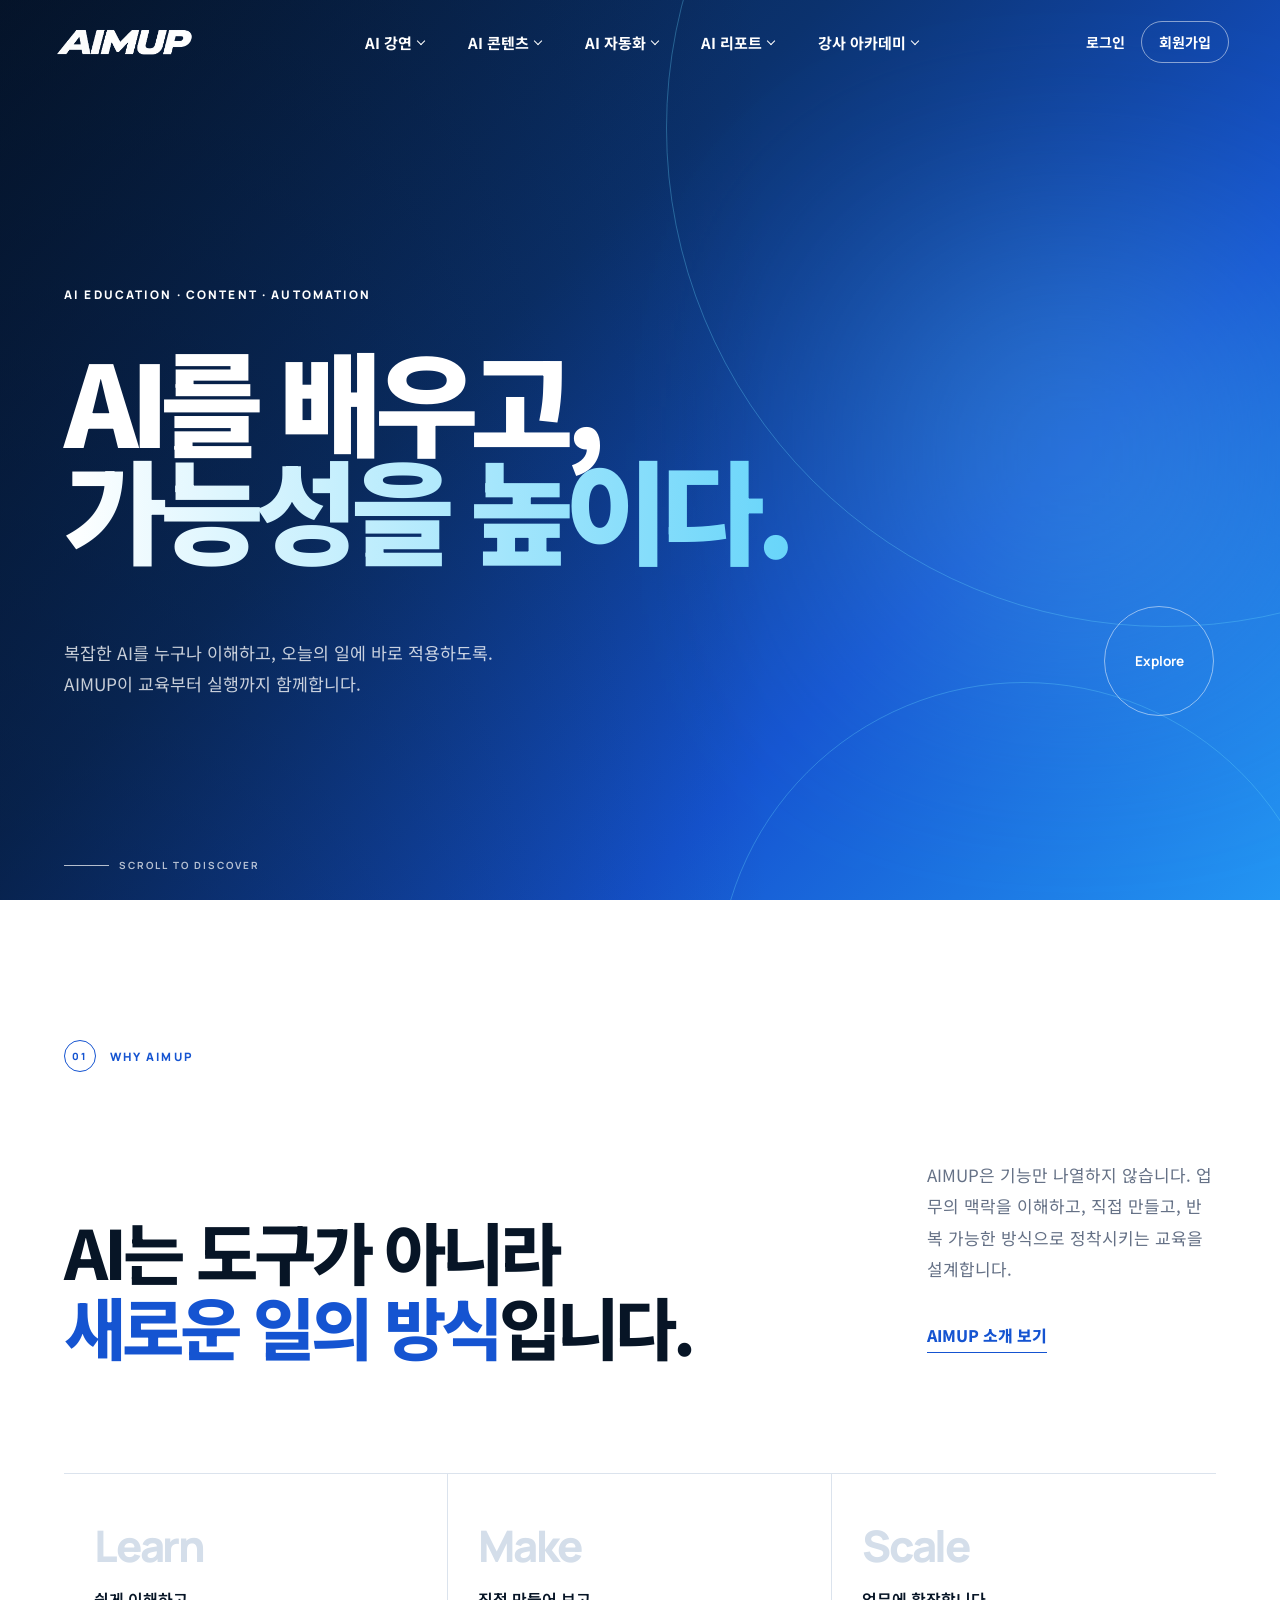
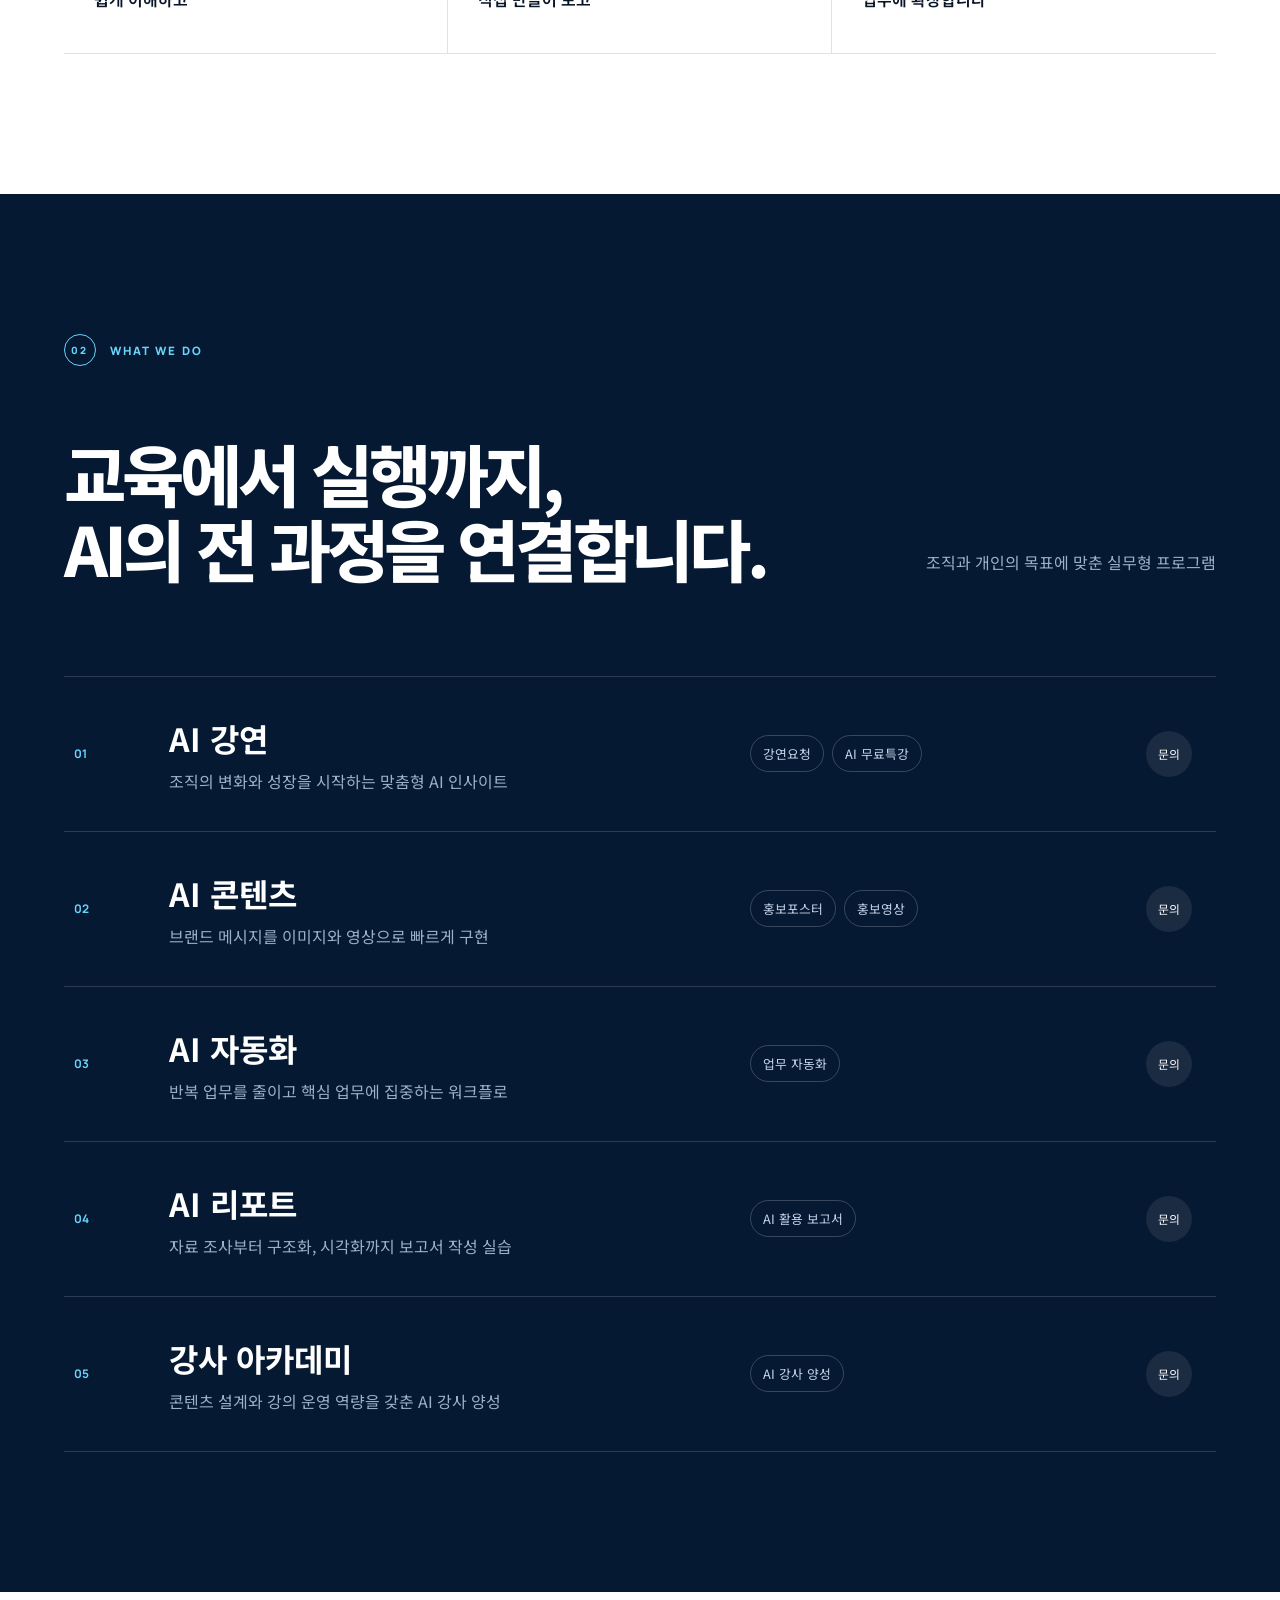
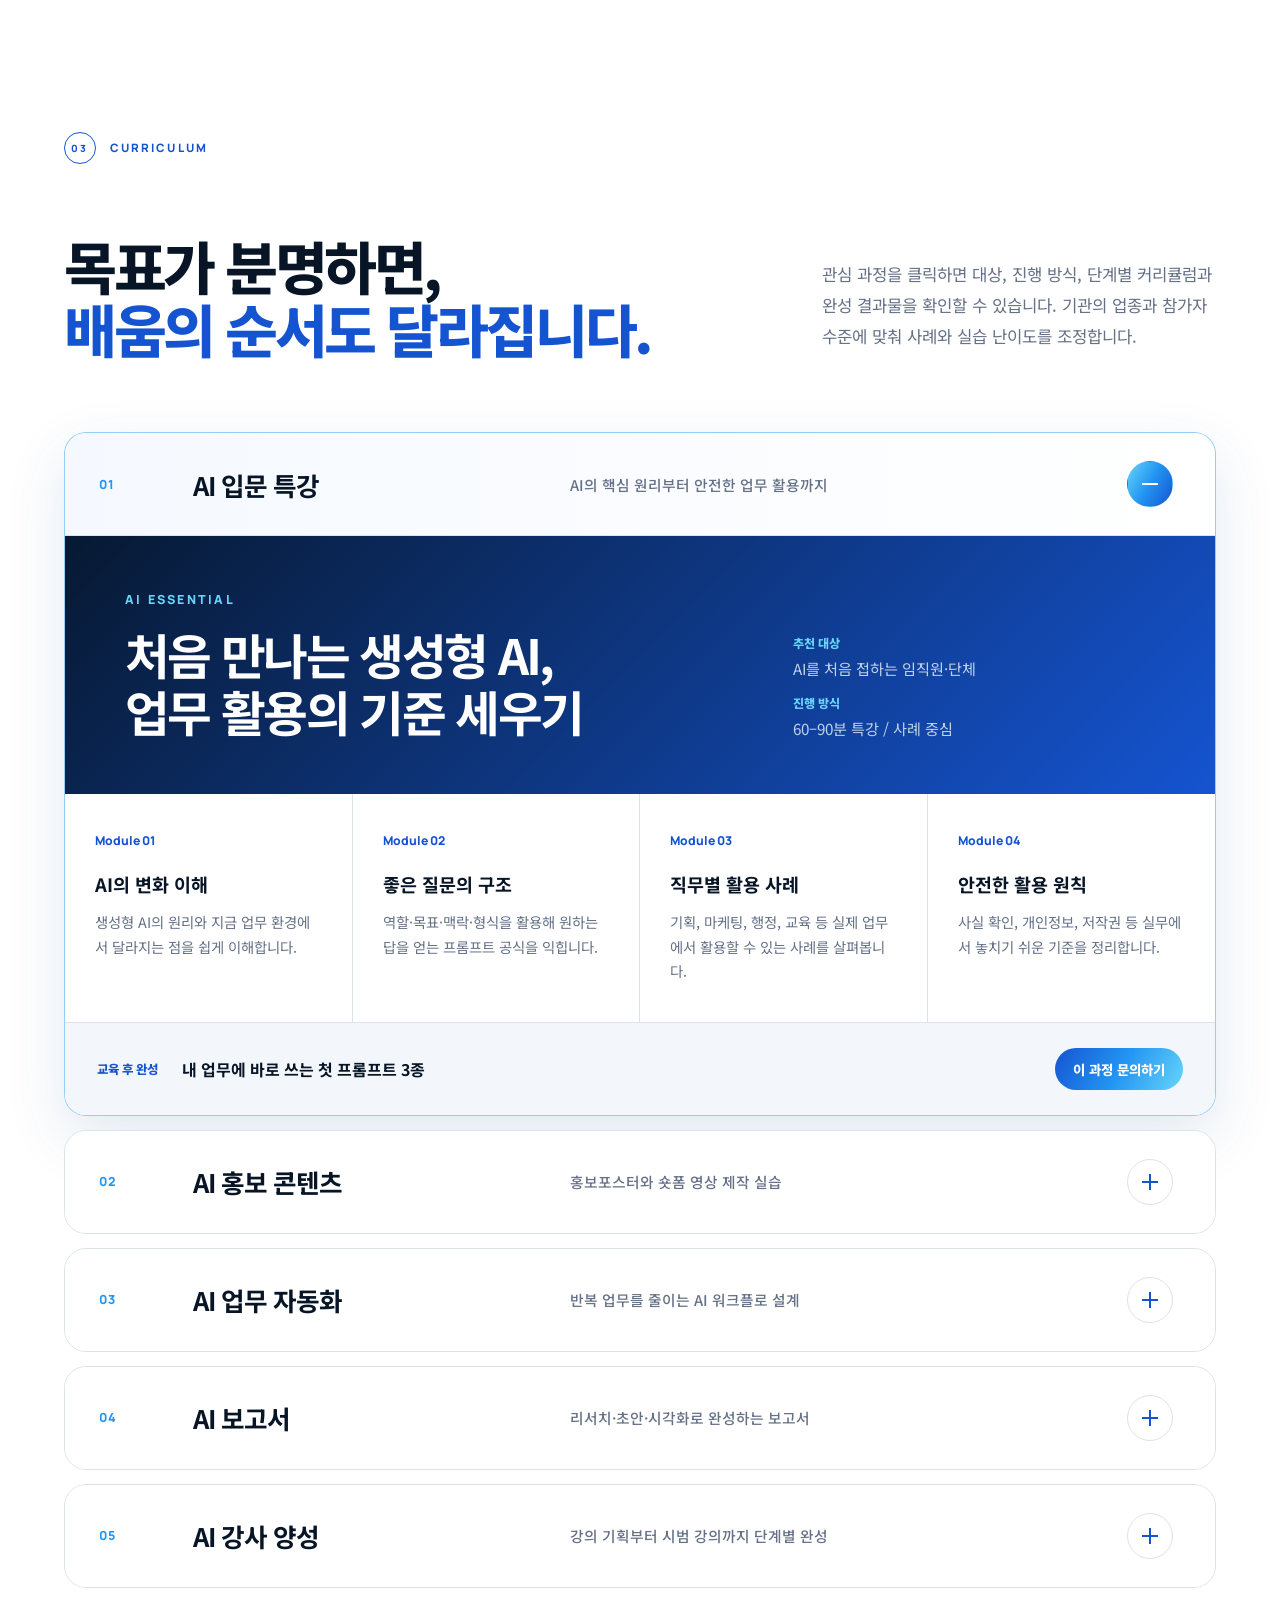
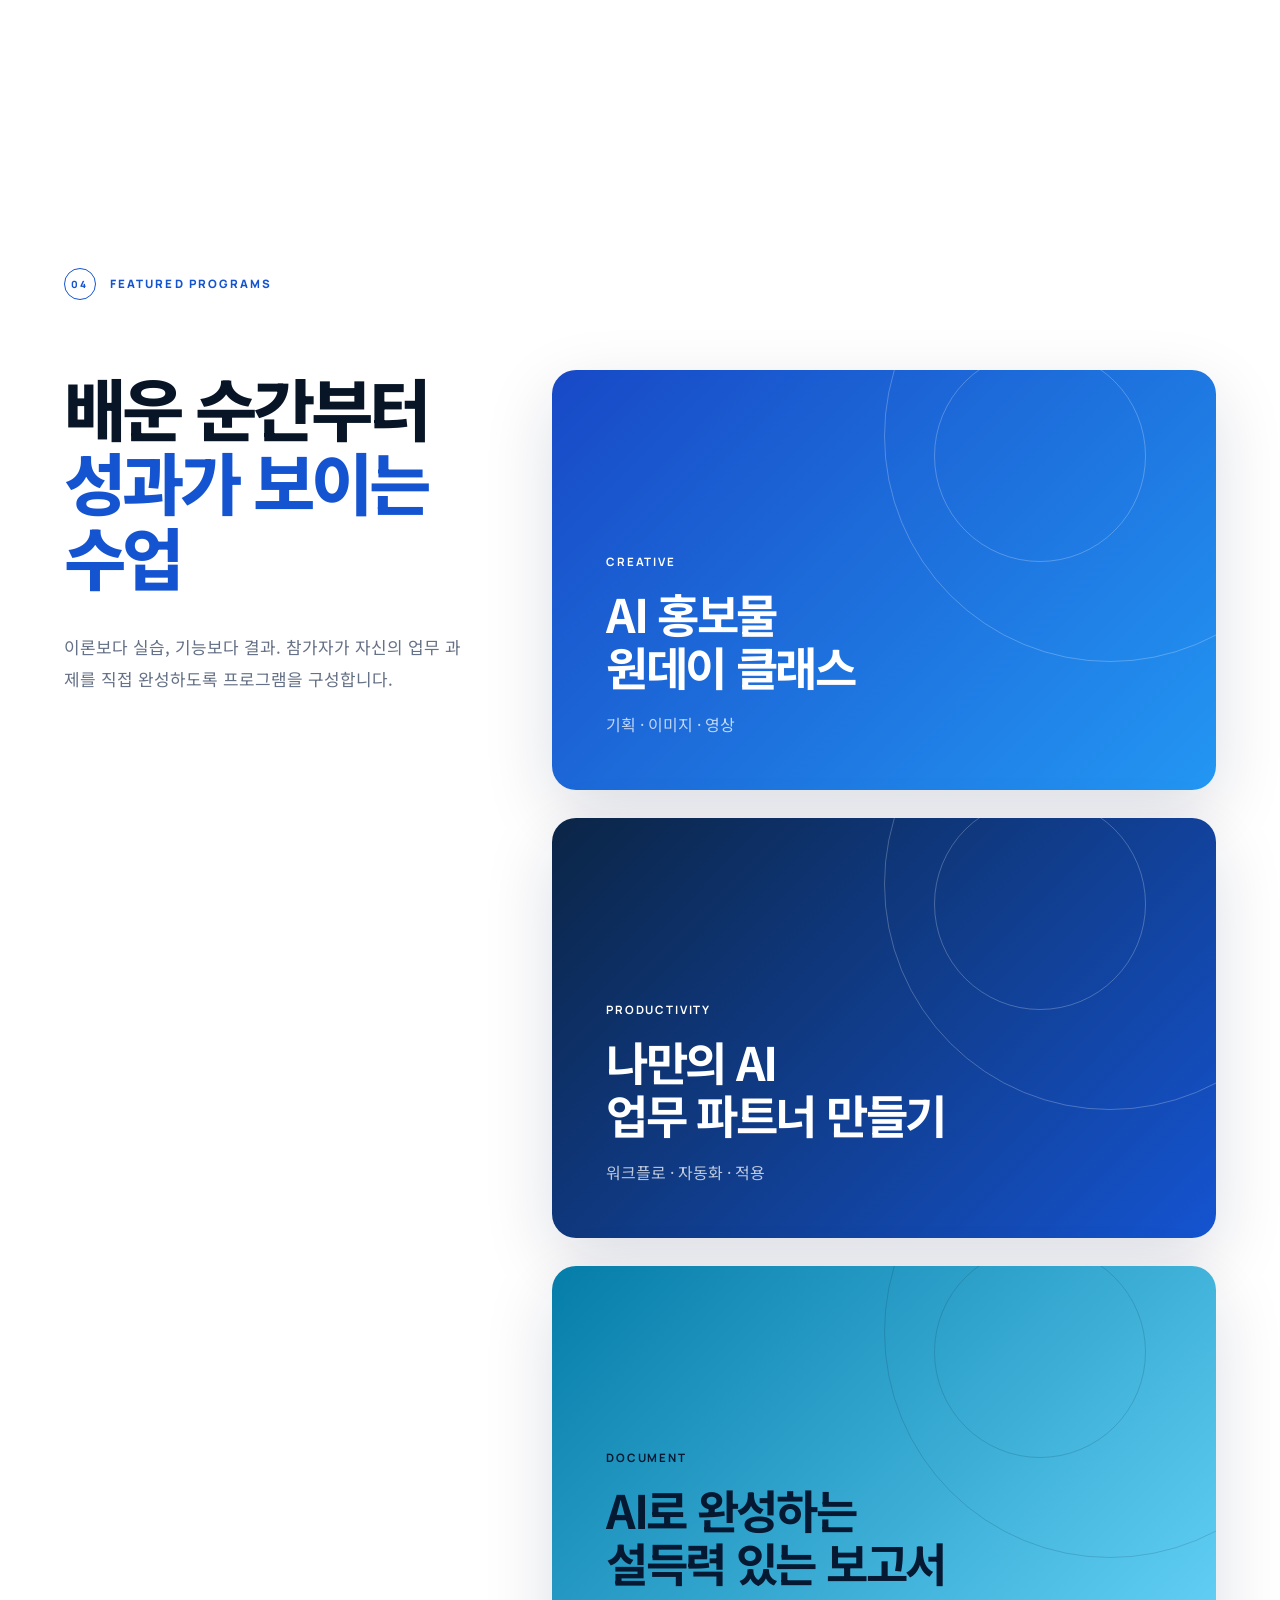
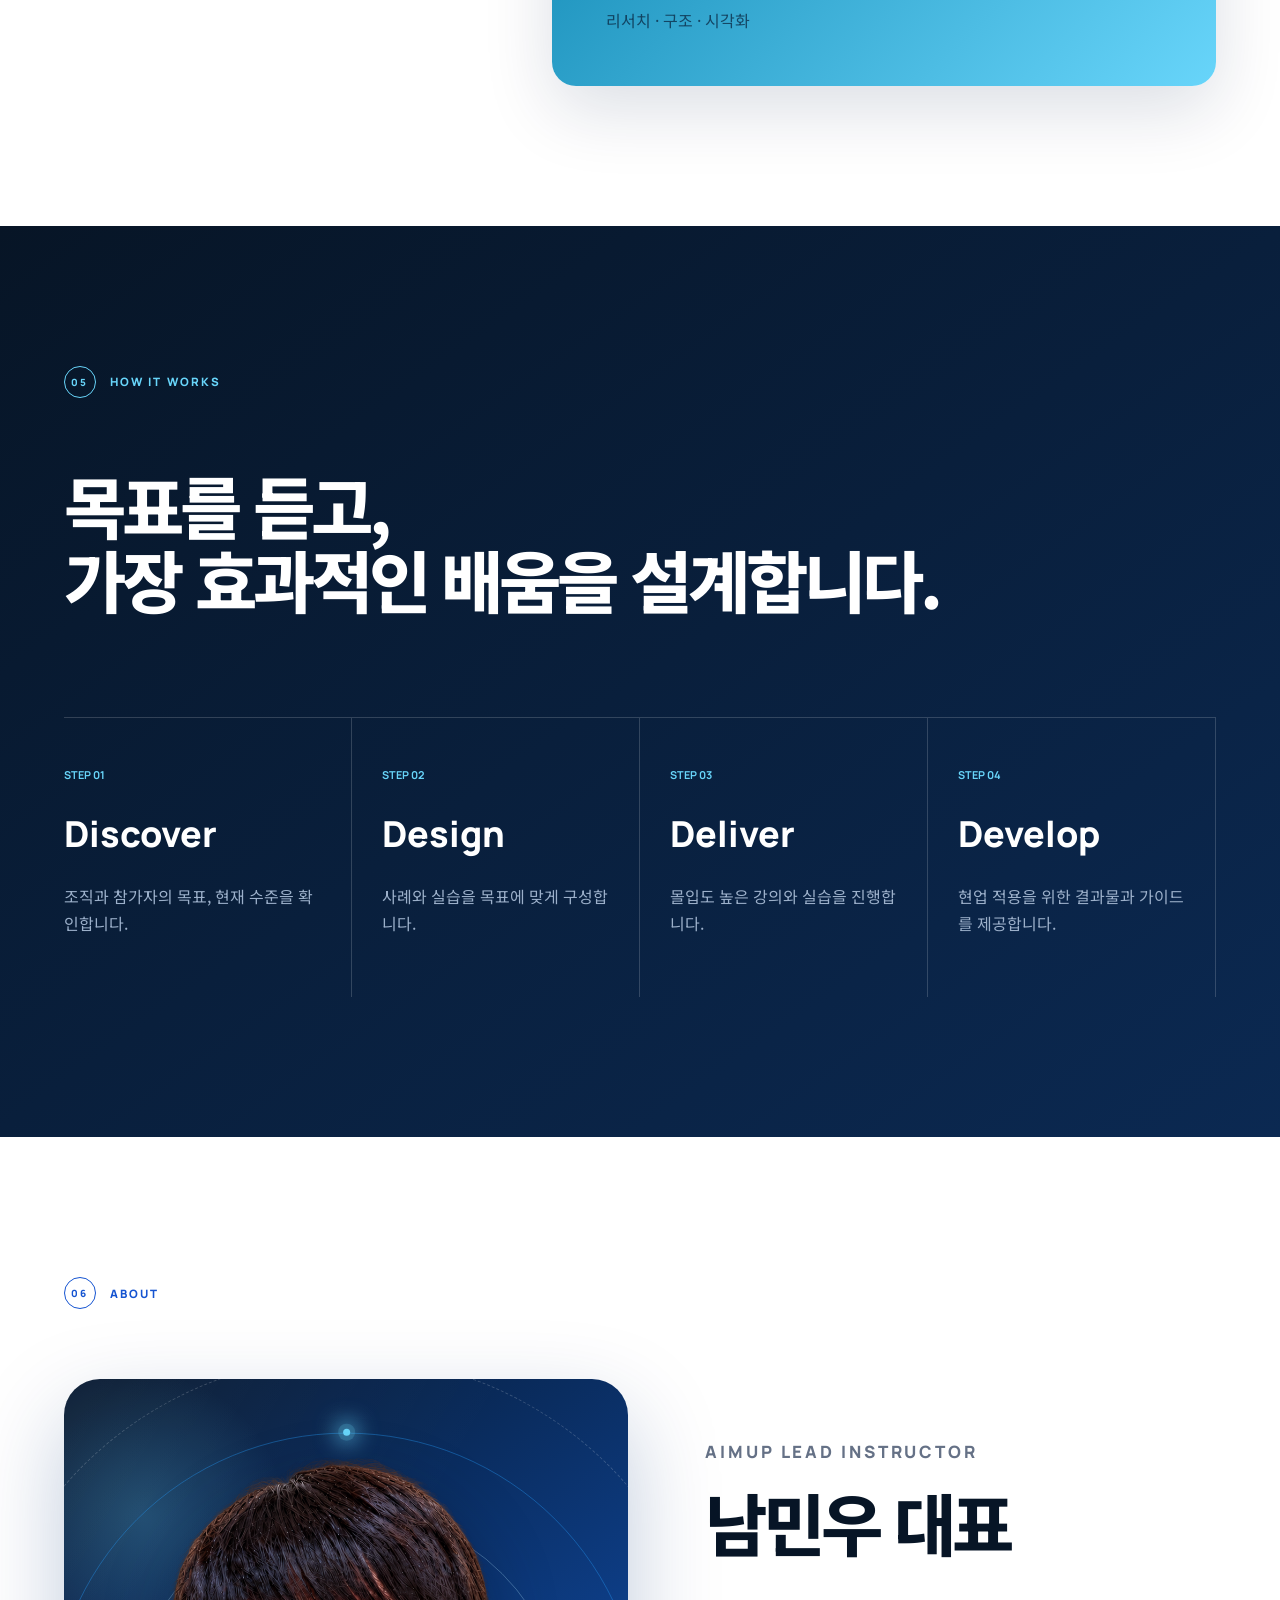
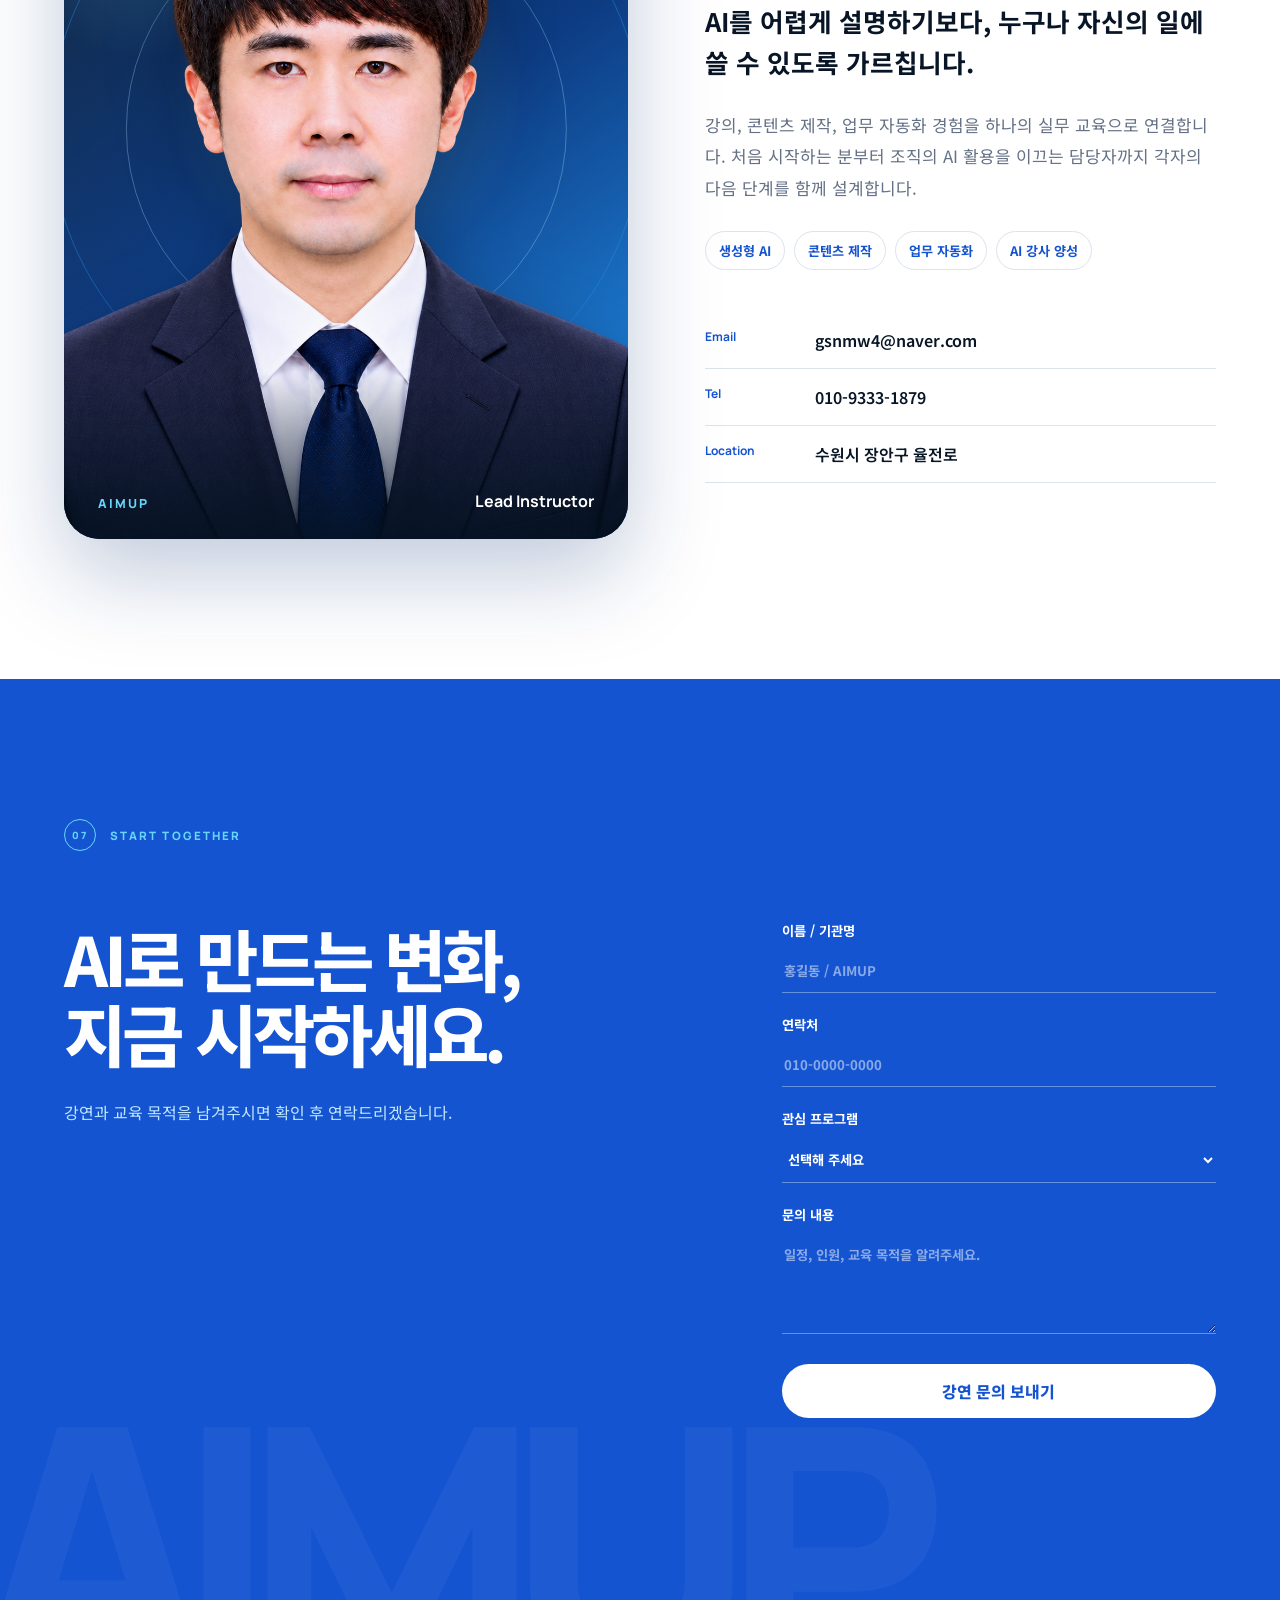
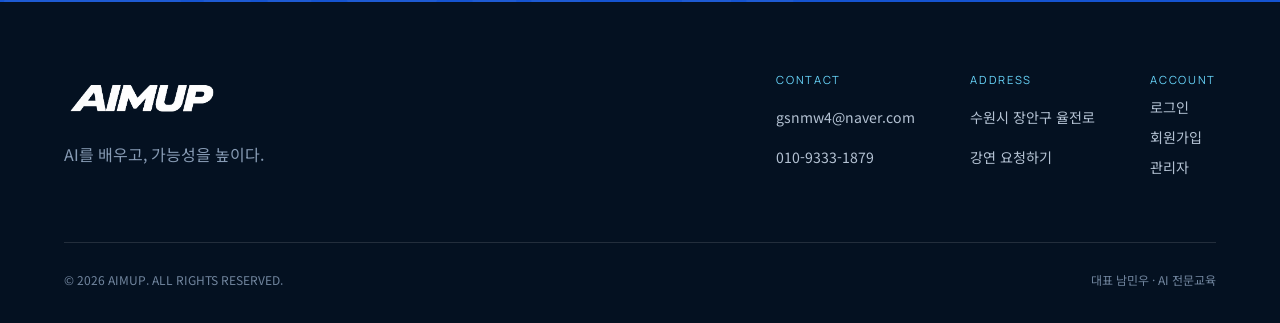
==== index.html @ 2d7ccd5f "Deploy AIMUP site to GitHub Pages root" ====
<!doctype html>
<html lang="ko">
<head>
  <meta charset="utf-8">
  <meta name="viewport" content="width=device-width, initial-scale=1">
  <meta name="description" content="AIMUP은 실무에 바로 쓰는 AI 교육과 콘텐츠 제작, 자동화를 제공하는 AI 전문 강의 브랜드입니다.">
  <meta name="theme-color" content="#1554D1">
  <title>AIMUP | AI를 배우고, 비즈니스를 높이다</title>
  <link rel="preconnect" href="https://fonts.googleapis.com">
  <link rel="preconnect" href="https://fonts.gstatic.com" crossorigin>
  <link href="https://fonts.googleapis.com/css2?family=Manrope:wght@500;600;700;800&family=Noto+Sans+KR:wght@400;500;600;700;800;900&display=swap" rel="stylesheet">
  <link rel="stylesheet" href="styles.css">
</head>
<body data-page="home">
  <div data-site-header></div>

  <main>
    <section class="hero" id="home" aria-labelledby="hero-title">
      <div class="hero-orbit orbit-one"></div>
      <div class="hero-orbit orbit-two"></div>
      <div class="hero-glow"></div>
      <div class="hero-inner">
        <p class="eyebrow reveal">AI EDUCATION · CONTENT · AUTOMATION</p>
        <h1 id="hero-title" class="hero-title reveal">
          AI를 배우고,<br><span>가능성을 높이다.</span>
        </h1>
        <div class="hero-bottom reveal">
          <p>복잡한 AI를 누구나 이해하고, 오늘의 일에 바로 적용하도록.<br>AIMUP이 교육부터 실행까지 함께합니다.</p>
          <a class="circle-link" href="#services" aria-label="서비스 살펴보기"><span>Explore</span></a>
        </div>
      </div>
      <div class="scroll-cue" aria-hidden="true"><span></span>SCROLL TO DISCOVER</div>
    </section>

    <section class="statement section-pad" aria-labelledby="statement-title">
      <div class="section-kicker reveal"><span>01</span> Why AIMUP</div>
      <div class="statement-grid">
        <h2 id="statement-title" class="display-title reveal">AI는 도구가 아니라<br><em>새로운 일의 방식</em>입니다.</h2>
        <div class="statement-copy reveal">
          <p>AIMUP은 기능만 나열하지 않습니다. 업무의 맥락을 이해하고, 직접 만들고, 반복 가능한 방식으로 정착시키는 교육을 설계합니다.</p>
          <a class="text-link" href="#about">AIMUP 소개 보기</a>
        </div>
      </div>
      <div class="impact-strip reveal" aria-label="AIMUP 교육 원칙">
        <div><strong>Learn</strong><span>쉽게 이해하고</span></div>
        <div><strong>Make</strong><span>직접 만들어 보고</span></div>
        <div><strong>Scale</strong><span>업무에 확장합니다</span></div>
      </div>
    </section>

    <section class="services section-pad" id="services" aria-labelledby="services-title">
      <div class="section-kicker light reveal"><span>02</span> What we do</div>
      <div class="services-head">
        <h2 id="services-title" class="display-title light reveal">교육에서 실행까지,<br>AI의 전 과정을 연결합니다.</h2>
        <p class="reveal">조직과 개인의 목표에 맞춘 실무형 프로그램</p>
      </div>
      <div class="service-list">
        <article class="service-row reveal">
          <span class="service-no">01</span>
          <div><h3>AI 강연</h3><p>조직의 변화와 성장을 시작하는 맞춤형 AI 인사이트</p></div>
          <div class="service-tags"><span>강연요청</span><span>AI 무료특강</span></div>
          <a href="#contact" aria-label="AI 강연 문의하기">문의</a>
        </article>
        <article class="service-row reveal">
          <span class="service-no">02</span>
          <div><h3>AI 콘텐츠</h3><p>브랜드 메시지를 이미지와 영상으로 빠르게 구현</p></div>
          <div class="service-tags"><span>홍보포스터</span><span>홍보영상</span></div>
          <a href="#contact" aria-label="AI 콘텐츠 문의하기">문의</a>
        </article>
        <article class="service-row reveal">
          <span class="service-no">03</span>
          <div><h3>AI 자동화</h3><p>반복 업무를 줄이고 핵심 업무에 집중하는 워크플로</p></div>
          <div class="service-tags"><span>업무 자동화</span></div>
          <a href="#contact" aria-label="AI 자동화 문의하기">문의</a>
        </article>
        <article class="service-row reveal">
          <span class="service-no">04</span>
          <div><h3>AI 리포트</h3><p>자료 조사부터 구조화, 시각화까지 보고서 작성 실습</p></div>
          <div class="service-tags"><span>AI 활용 보고서</span></div>
          <a href="#contact" aria-label="AI 리포트 문의하기">문의</a>
        </article>
        <article class="service-row reveal">
          <span class="service-no">05</span>
          <div><h3>강사 아카데미</h3><p>콘텐츠 설계와 강의 운영 역량을 갖춘 AI 강사 양성</p></div>
          <div class="service-tags"><span>AI 강사 양성</span></div>
          <a href="#contact" aria-label="AI 강사 아카데미 문의하기">문의</a>
        </article>
      </div>
    </section>

    <section class="curriculum section-pad" id="curriculum" aria-labelledby="curriculum-title">
      <div class="section-kicker reveal"><span>03</span> Curriculum</div>
      <div class="curriculum-head">
        <h2 id="curriculum-title" class="display-title reveal">목표가 분명하면,<br><em>배움의 순서도 달라집니다.</em></h2>
        <p class="reveal">관심 과정을 클릭하면 대상, 진행 방식, 단계별 커리큘럼과 완성 결과물을 확인할 수 있습니다. 기관의 업종과 참가자 수준에 맞춰 사례와 실습 난이도를 조정합니다.</p>
      </div>

      <div class="course-tabs reveal" role="tablist" aria-label="강의 과정 선택">
        <button class="course-tab active" type="button" role="tab" aria-selected="true" aria-controls="course-intro" id="tab-intro" data-course-tab="intro">AI 입문 특강</button>
        <button class="course-tab" type="button" role="tab" aria-selected="false" aria-controls="course-content" id="tab-content" data-course-tab="content">AI 홍보 콘텐츠</button>
        <button class="course-tab" type="button" role="tab" aria-selected="false" aria-controls="course-automation" id="tab-automation" data-course-tab="automation">AI 업무 자동화</button>
        <button class="course-tab" type="button" role="tab" aria-selected="false" aria-controls="course-report" id="tab-report" data-course-tab="report">AI 보고서</button>
        <button class="course-tab" type="button" role="tab" aria-selected="false" aria-controls="course-instructor" id="tab-instructor" data-course-tab="instructor">AI 강사 양성</button>
      </div>

      <div class="course-panels reveal">
        <article class="course-panel active" role="tabpanel" id="course-intro" aria-labelledby="tab-intro" data-course-panel="intro">
          <header class="course-summary">
            <div><p class="course-code">AI ESSENTIAL</p><h3>처음 만나는 생성형 AI,<br>업무 활용의 기준 세우기</h3></div>
            <div class="course-meta"><p><span>추천 대상</span>AI를 처음 접하는 임직원·단체</p><p><span>진행 방식</span>60–90분 특강 / 사례 중심</p></div>
          </header>
          <div class="course-modules">
            <div><b>Module 01</b><strong>AI의 변화 이해</strong><p>생성형 AI의 원리와 지금 업무 환경에서 달라지는 점을 쉽게 이해합니다.</p></div>
            <div><b>Module 02</b><strong>좋은 질문의 구조</strong><p>역할·목표·맥락·형식을 활용해 원하는 답을 얻는 프롬프트 공식을 익힙니다.</p></div>
            <div><b>Module 03</b><strong>직무별 활용 사례</strong><p>기획, 마케팅, 행정, 교육 등 실제 업무에서 활용할 수 있는 사례를 살펴봅니다.</p></div>
            <div><b>Module 04</b><strong>안전한 활용 원칙</strong><p>사실 확인, 개인정보, 저작권 등 실무에서 놓치기 쉬운 기준을 정리합니다.</p></div>
          </div>
          <footer class="course-result"><span>교육 후 완성</span><strong>내 업무에 바로 쓰는 첫 프롬프트 3종</strong><a href="#contact" data-program="AI 무료특강">이 과정 문의하기</a></footer>
        </article>

        <article class="course-panel" role="tabpanel" id="course-content" aria-labelledby="tab-content" data-course-panel="content" hidden>
          <header class="course-summary">
            <div><p class="course-code">AI CREATIVE</p><h3>아이디어부터 완성까지,<br>AI 홍보 콘텐츠 제작</h3></div>
            <div class="course-meta"><p><span>추천 대상</span>홍보·마케팅·소상공인·교육 담당자</p><p><span>진행 방식</span>3–4시간 워크숍 / 실습 중심</p></div>
          </header>
          <div class="course-modules">
            <div><b>Module 01</b><strong>메시지 기획</strong><p>대상과 목적을 정의하고 한 문장 핵심 메시지와 콘텐츠 콘셉트를 만듭니다.</p></div>
            <div><b>Module 02</b><strong>이미지 생성</strong><p>구도·스타일·색감 프롬프트를 설계해 브랜드에 맞는 이미지를 제작합니다.</p></div>
            <div><b>Module 03</b><strong>홍보포스터 완성</strong><p>카피, 정보 위계, 레이아웃을 다듬어 실제 게시 가능한 포스터를 완성합니다.</p></div>
            <div><b>Module 04</b><strong>숏폼 영상 확장</strong><p>스토리보드, 장면 생성, 자막과 음악을 연결해 짧은 홍보영상으로 확장합니다.</p></div>
          </div>
          <footer class="course-result"><span>교육 후 완성</span><strong>홍보포스터 1종 + 숏폼 영상 기획안</strong><a href="#contact" data-program="AI 홍보포스터">이 과정 문의하기</a></footer>
        </article>

        <article class="course-panel" role="tabpanel" id="course-automation" aria-labelledby="tab-automation" data-course-panel="automation" hidden>
          <header class="course-summary">
            <div><p class="course-code">AI AUTOMATION</p><h3>반복은 줄이고 성과는 높이는<br>나만의 AI 업무 시스템</h3></div>
            <div class="course-meta"><p><span>추천 대상</span>반복 업무가 많은 실무자·관리자</p><p><span>진행 방식</span>4–6시간 워크숍 / 업무 적용형</p></div>
          </header>
          <div class="course-modules">
            <div><b>Module 01</b><strong>업무 흐름 진단</strong><p>자주 반복되는 업무를 분해하고 AI가 맡을 수 있는 구간을 찾아냅니다.</p></div>
            <div><b>Module 02</b><strong>업무 템플릿 설계</strong><p>메일, 회의록, 자료 요약 등 반복 작업을 위한 재사용 프롬프트를 만듭니다.</p></div>
            <div><b>Module 03</b><strong>워크플로 연결</strong><p>입력·처리·검토·출력 단계로 자동화 흐름을 설계하고 테스트합니다.</p></div>
            <div><b>Module 04</b><strong>운영과 개선</strong><p>오류를 줄이는 검수 기준과 팀에서 함께 활용하는 운영 방식을 정리합니다.</p></div>
          </div>
          <footer class="course-result"><span>교육 후 완성</span><strong>내 업무 자동화 설계도 + 재사용 템플릿</strong><a href="#contact" data-program="AI 자동화">이 과정 문의하기</a></footer>
        </article>

        <article class="course-panel" role="tabpanel" id="course-report" aria-labelledby="tab-report" data-course-panel="report" hidden>
          <header class="course-summary">
            <div><p class="course-code">AI DOCUMENT</p><h3>자료 조사부터 시각화까지,<br>설득력 있는 보고서 작성</h3></div>
            <div class="course-meta"><p><span>추천 대상</span>기획·행정·연구·사업 담당자</p><p><span>진행 방식</span>3–4시간 워크숍 / 결과물 중심</p></div>
          </header>
          <div class="course-modules">
            <div><b>Module 01</b><strong>보고 목적 구조화</strong><p>독자, 의사결정, 핵심 질문을 정리하고 보고서의 논리 구조를 세웁니다.</p></div>
            <div><b>Module 02</b><strong>AI 리서치와 검증</strong><p>자료를 효율적으로 탐색·요약하고 출처와 사실을 교차 확인합니다.</p></div>
            <div><b>Module 03</b><strong>초안 작성과 편집</strong><p>목차와 문단을 생성한 뒤 조직의 언어와 목적에 맞게 편집합니다.</p></div>
            <div><b>Module 04</b><strong>표와 시각 자료</strong><p>핵심 수치를 표와 차트로 정리하고 읽기 쉬운 보고 화면을 구성합니다.</p></div>
          </div>
          <footer class="course-result"><span>교육 후 완성</span><strong>보고서 목차 + 핵심 페이지 시안</strong><a href="#contact" data-program="AI 활용 보고서">이 과정 문의하기</a></footer>
        </article>

        <article class="course-panel" role="tabpanel" id="course-instructor" aria-labelledby="tab-instructor" data-course-panel="instructor" hidden>
          <header class="course-summary">
            <div><p class="course-code">AI INSTRUCTOR</p><h3>지식을 과정으로 바꾸는<br>AI 전문 강사 양성</h3></div>
            <div class="course-meta"><p><span>추천 대상</span>예비 강사·사내 강사·교육 담당자</p><p><span>진행 방식</span>다회차 과정 / 발표·피드백 중심</p></div>
          </header>
          <div class="course-modules">
            <div><b>Module 01</b><strong>강의 주제와 학습자</strong><p>전문 분야와 대상의 문제를 연결해 명확한 강의 주제와 목표를 설정합니다.</p></div>
            <div><b>Module 02</b><strong>커리큘럼 설계</strong><p>설명, 사례, 실습, 피드백이 자연스럽게 이어지는 강의 흐름을 만듭니다.</p></div>
            <div><b>Module 03</b><strong>강의 자료 제작</strong><p>AI를 활용해 교안, 실습지, 프롬프트 예시와 시각 자료를 완성합니다.</p></div>
            <div><b>Module 04</b><strong>마이크로 티칭</strong><p>짧은 시범 강의와 피드백을 통해 전달력과 현장 대응력을 높입니다.</p></div>
          </div>
          <footer class="course-result"><span>교육 후 완성</span><strong>나만의 AI 강의안 + 시범 강의</strong><a href="#contact" data-program="AI 강사 양성">이 과정 문의하기</a></footer>
        </article>
      </div>
    </section>

    <section class="showcase section-pad" aria-labelledby="showcase-title">
      <div class="section-kicker reveal"><span>04</span> Featured programs</div>
      <div class="showcase-grid">
        <div class="showcase-copy">
          <h2 id="showcase-title" class="display-title reveal">배운 순간부터<br><em>성과가 보이는 수업</em></h2>
          <p class="reveal">이론보다 실습, 기능보다 결과. 참가자가 자신의 업무 과제를 직접 완성하도록 프로그램을 구성합니다.</p>
        </div>
        <div class="program-stack">
          <article class="program-card poster-card reveal">
            <span>CREATIVE</span><h3>AI 홍보물<br>원데이 클래스</h3><p>기획 · 이미지 · 영상</p>
          </article>
          <article class="program-card automation-card reveal">
            <span>PRODUCTIVITY</span><h3>나만의 AI<br>업무 파트너 만들기</h3><p>워크플로 · 자동화 · 적용</p>
          </article>
          <article class="program-card report-card reveal">
            <span>DOCUMENT</span><h3>AI로 완성하는<br>설득력 있는 보고서</h3><p>리서치 · 구조 · 시각화</p>
          </article>
        </div>
      </div>
    </section>

    <section class="process section-pad" aria-labelledby="process-title">
      <div class="section-kicker light reveal"><span>05</span> How it works</div>
      <h2 id="process-title" class="display-title light reveal">목표를 듣고,<br>가장 효과적인 배움을 설계합니다.</h2>
      <ol class="process-list">
        <li class="reveal"><span>STEP 01</span><strong>Discover</strong><p>조직과 참가자의 목표, 현재 수준을 확인합니다.</p></li>
        <li class="reveal"><span>STEP 02</span><strong>Design</strong><p>사례와 실습을 목표에 맞게 구성합니다.</p></li>
        <li class="reveal"><span>STEP 03</span><strong>Deliver</strong><p>몰입도 높은 강의와 실습을 진행합니다.</p></li>
        <li class="reveal"><span>STEP 04</span><strong>Develop</strong><p>현업 적용을 위한 결과물과 가이드를 제공합니다.</p></li>
      </ol>
    </section>

    <section class="about section-pad" id="about" aria-labelledby="about-title">
      <div class="section-kicker reveal"><span>06</span> About</div>
      <div class="about-grid">
        <figure class="profile-stage reveal">
          <div class="profile-orbits" aria-hidden="true">
            <span class="profile-orbit profile-orbit-a"><i></i></span>
            <span class="profile-orbit profile-orbit-b"><i></i></span>
            <span class="profile-orbit profile-orbit-c"><i></i></span>
            <span class="profile-flow"></span>
          </div>
          <img src="profile-nam-minwoo-cutout.png" alt="AIMUP 남민우 대표 프로필 사진">
          <figcaption><span>AIMUP</span><strong>Lead Instructor</strong></figcaption>
        </figure>
        <div class="about-copy reveal">
          <p class="about-label">AIMUP LEAD INSTRUCTOR</p>
          <h2 id="about-title" class="display-title">남민우 대표</h2>
          <p class="about-lead">AI를 어렵게 설명하기보다, 누구나 자신의 일에 쓸 수 있도록 가르칩니다.</p>
          <p>강의, 콘텐츠 제작, 업무 자동화 경험을 하나의 실무 교육으로 연결합니다. 처음 시작하는 분부터 조직의 AI 활용을 이끄는 담당자까지 각자의 다음 단계를 함께 설계합니다.</p>
          <div class="expertise-tags" aria-label="주요 강의 분야"><span>생성형 AI</span><span>콘텐츠 제작</span><span>업무 자동화</span><span>AI 강사 양성</span></div>
          <dl class="contact-list">
            <div><dt>Email</dt><dd><a href="mailto:gsnmw4@naver.com">gsnmw4@naver.com</a></dd></div>
            <div><dt>Tel</dt><dd><a href="tel:+821093331879">010-9333-1879</a></dd></div>
            <div><dt>Location</dt><dd>수원시 장안구 율전로</dd></div>
          </dl>
        </div>
      </div>
    </section>

    <section class="contact-section" id="contact" aria-labelledby="contact-title">
      <div class="contact-bg-text" aria-hidden="true">AIMUP</div>
      <div class="contact-inner section-pad">
        <div class="section-kicker light reveal"><span>07</span> Start together</div>
        <div class="contact-grid">
          <div>
            <h2 id="contact-title" class="display-title light reveal">AI로 만드는 변화,<br>지금 시작하세요.</h2>
            <p class="reveal">강연과 교육 목적을 남겨주시면 확인 후 연락드리겠습니다.</p>
          </div>
          <form class="inquiry-form reveal" data-inquiry-form>
            <label>이름 / 기관명<input name="name" required placeholder="홍길동 / AIMUP"></label>
            <label>연락처<input name="contact" required placeholder="010-0000-0000"></label>
            <label>관심 프로그램
              <select name="program" required>
                <option value="">선택해 주세요</option><option>강연요청</option><option>AI 홍보포스터</option><option>AI 홍보영상</option><option>AI 자동화</option><option>AI 무료특강</option><option>AI 활용 보고서</option><option>AI 강사 양성</option>
              </select>
            </label>
            <label>문의 내용<textarea name="message" rows="4" placeholder="일정, 인원, 교육 목적을 알려주세요."></textarea></label>
            <button class="button button-light" type="submit">강연 문의 보내기</button>
            <p class="form-status" role="status"></p>
          </form>
        </div>
      </div>
    </section>
  </main>

  <div data-site-footer></div>
  <script src="firebase-config.js"></script>
  <script type="module" src="app.js"></script>
</body>
</html>
---- styles.css ----
:root{--cobalt:#1554D1;--azure:#2396F3;--cyan:#68D5FA;--navy:#061932;--ink:#071526;--muted:#657186;--line:#dbe3ed;--soft:#f3f7fb;--white:#fff;--grad:linear-gradient(120deg,var(--cobalt),var(--azure) 52%,var(--cyan));--shadow:0 24px 70px rgba(4,31,74,.14);--radius:24px}
*{box-sizing:border-box}html{scroll-behavior:smooth}body{margin:0;color:var(--ink);font-family:"Noto Sans KR",sans-serif;background:#fff}body.menu-open{overflow:hidden}a{color:inherit;text-decoration:none}img{max-width:100%;display:block}button,input,textarea,select{font:inherit}button{cursor:pointer}::selection{background:var(--azure);color:#fff}
.site-header{position:fixed;z-index:50;left:0;right:0;top:0;height:84px;display:flex;align-items:center;padding:0 4vw;color:#fff;transition:.35s}.site-header.scrolled,.site-header.inner-header{height:70px;background:rgba(255,255,255,.94);color:var(--ink);box-shadow:0 8px 30px rgba(10,35,68,.08);backdrop-filter:blur(16px)}.site-header .logo{width:146px;position:relative;z-index:2}.site-header .logo img{filter:brightness(0) invert(1);transition:.3s}.site-header.scrolled .logo img,.site-header.inner-header .logo img{filter:none}.main-nav{display:flex;gap:2.15vw;margin:auto}.nav-item{position:relative}.nav-link{display:flex;align-items:center;gap:6px;border:0;background:none;color:inherit;font-size:.94rem;font-weight:700;padding:28px 8px}.nav-link::after{content:"";width:5px;height:5px;border-right:1.5px solid;border-bottom:1.5px solid;transform:rotate(45deg);margin-top:-3px}.dropdown{position:absolute;top:72px;left:50%;transform:translate(-50%,10px);min-width:180px;padding:12px;background:#fff;color:var(--ink);border-radius:16px;box-shadow:var(--shadow);opacity:0;visibility:hidden;transition:.25s}.dropdown a{display:block;padding:11px 13px;border-radius:10px;font-size:.9rem;font-weight:600;white-space:nowrap}.dropdown a:hover{background:var(--soft);color:var(--cobalt)}.nav-item:hover .dropdown,.nav-item:focus-within .dropdown{opacity:1;visibility:visible;transform:translate(-50%,0)}.header-actions{display:flex;gap:16px;align-items:center}.header-actions a{font-size:.88rem;font-weight:700}.header-actions .join-link{border:1px solid rgba(255,255,255,.5);border-radius:999px;padding:10px 17px}.site-header.scrolled .join-link,.site-header.inner-header .join-link{border-color:var(--line)}.menu-toggle{display:none;width:42px;height:42px;border:0;background:transparent;position:relative}.menu-toggle span,.menu-toggle::before,.menu-toggle::after{content:"";position:absolute;width:24px;height:2px;left:9px;background:currentColor;transition:.3s}.menu-toggle::before{top:13px}.menu-toggle span{top:20px}.menu-toggle::after{top:27px}
.hero{height:100svh;min-height:720px;position:relative;overflow:hidden;color:#fff;background:linear-gradient(135deg,#061932 0%,#0b326e 38%,#1554d1 70%,#2396f3 100%)}.hero::after{content:"";position:absolute;inset:0;background:linear-gradient(90deg,rgba(3,13,31,.45),transparent 60%)}.hero-inner{position:relative;z-index:3;height:100%;max-width:1540px;margin:auto;padding:18vh 5vw 8vh;display:flex;flex-direction:column;justify-content:center}.eyebrow,.overline{font-family:Manrope,sans-serif;letter-spacing:.18em;font-size:.74rem;font-weight:800}.hero-title{font-family:"Noto Sans KR",sans-serif;font-size:clamp(3.6rem,8.8vw,9.4rem);line-height:.96;letter-spacing:-.075em;margin:30px 0 5vh;font-weight:900}.hero-title span{background:linear-gradient(90deg,#fff,var(--cyan));-webkit-background-clip:text;color:transparent}.hero-bottom{display:flex;justify-content:space-between;align-items:flex-end;max-width:1150px}.hero-bottom p{font-size:clamp(1rem,1.35vw,1.3rem);line-height:1.8;color:rgba(255,255,255,.78)}.circle-link{width:110px;height:110px;border:1px solid rgba(255,255,255,.5);border-radius:50%;display:grid;place-items:center;transition:.3s}.circle-link:hover{background:#fff;color:var(--cobalt);transform:scale(1.05)}.circle-link span{font:700 .85rem Manrope}.hero-orbit{position:absolute;border:1px solid rgba(104,213,250,.32);border-radius:50%;z-index:2}.orbit-one{width:78vw;height:78vw;right:-30vw;top:-29vw}.orbit-two{width:48vw;height:48vw;right:-4vw;bottom:-31vw}.hero-glow{position:absolute;width:32vw;height:32vw;background:var(--cyan);filter:blur(130px);opacity:.28;right:0;top:28%}.scroll-cue{position:absolute;z-index:4;left:5vw;bottom:28px;font:700 .62rem Manrope;letter-spacing:.2em;display:flex;align-items:center;gap:10px;opacity:.7}.scroll-cue span{height:1px;width:45px;background:#fff}
.section-pad{padding:140px max(5vw,24px)}.section-kicker{display:flex;align-items:center;gap:14px;font:800 .72rem Manrope;letter-spacing:.18em;text-transform:uppercase;color:var(--cobalt);margin-bottom:70px}.section-kicker span{display:grid;place-items:center;width:32px;height:32px;border:1px solid currentColor;border-radius:50%;font-size:.62rem}.section-kicker.light{color:var(--cyan)}.statement{max-width:1600px;margin:auto}.statement-grid{display:grid;grid-template-columns:1.45fr .55fr;gap:8vw;align-items:end}.display-title{font-size:clamp(2.6rem,5.3vw,6rem);line-height:1.1;letter-spacing:-.06em;margin:0;font-weight:800}.display-title em{font-style:normal;color:var(--cobalt)}.display-title.light{color:#fff}.statement-copy{padding-bottom:10px}.statement-copy p,.showcase-copy>p,.about-copy>p{font-size:1.06rem;line-height:1.85;color:var(--muted)}.text-link{display:inline-block;margin-top:22px;font-weight:800;color:var(--cobalt);border-bottom:1px solid;padding-bottom:5px}.impact-strip{display:grid;grid-template-columns:repeat(3,1fr);margin-top:110px;border-top:1px solid var(--line);border-bottom:1px solid var(--line)}.impact-strip>div{padding:42px 30px;border-right:1px solid var(--line)}.impact-strip>div:last-child{border:0}.impact-strip strong{display:block;font:800 clamp(2rem,3.4vw,4rem) Manrope;letter-spacing:-.05em;color:#d4deea;transition:.3s}.impact-strip div:hover strong{color:var(--azure)}.impact-strip span{display:block;margin-top:12px;font-weight:600}
.services{background:var(--navy);color:#fff}.services-head{display:flex;justify-content:space-between;align-items:flex-end;margin-bottom:90px}.services-head p{color:#9cb0ca;margin:0 0 12px}.service-row{display:grid;grid-template-columns:70px 1.2fr .8fr 60px;gap:25px;align-items:center;padding:38px 10px;border-top:1px solid rgba(255,255,255,.15);transition:.25s}.service-row:last-child{border-bottom:1px solid rgba(255,255,255,.15)}.service-row:hover{padding-left:28px;background:linear-gradient(90deg,rgba(35,150,243,.14),transparent)}.service-no{font:700 .74rem Manrope;color:var(--cyan)}.service-row h3{font-size:clamp(1.55rem,2.5vw,2.6rem);margin:0 0 8px}.service-row p{color:#9cb0ca;margin:0}.service-tags{display:flex;gap:8px;flex-wrap:wrap}.service-tags span{border:1px solid rgba(255,255,255,.2);border-radius:999px;padding:8px 12px;color:#c4d4e8;font-size:.8rem}.service-row>a{width:46px;height:46px;border-radius:50%;background:rgba(255,255,255,.08);font-size:.74rem;display:grid;place-items:center}.service-row:hover>a{background:var(--azure)}
.curriculum{max-width:1700px;margin:auto}.curriculum-head{display:grid;grid-template-columns:1.25fr .75fr;gap:8vw;align-items:end}.curriculum-head .display-title{font-size:clamp(2.6rem,4.5vw,5rem)}.curriculum-head>p{color:var(--muted);font-size:1.05rem;line-height:1.85;margin:0 0 8px}.course-tabs{display:flex;gap:10px;overflow-x:auto;margin:75px 0 24px;padding-bottom:8px;scrollbar-width:thin}.course-tab{flex:0 0 auto;border:1px solid var(--line);border-radius:999px;background:#fff;color:var(--muted);padding:13px 20px;font-size:.9rem;font-weight:700;transition:.25s}.course-tab:hover{border-color:var(--azure);color:var(--cobalt)}.course-tab.active{background:var(--ink);border-color:var(--ink);color:#fff}.course-panels{border:1px solid var(--line);border-radius:28px;overflow:hidden;box-shadow:var(--shadow)}.course-panel{background:#fff}.course-panel[hidden]{display:none}.course-summary{display:grid;grid-template-columns:1.25fr .75fr;gap:5vw;align-items:end;padding:55px 60px;background:linear-gradient(135deg,#071932,#1554d1);color:#fff}.course-code{font:800 .78rem Manrope;letter-spacing:.18em;color:var(--cyan);margin:0 0 18px}.course-summary h3{font-size:clamp(2rem,3.8vw,4.2rem);line-height:1.16;letter-spacing:-.055em;margin:0}.course-meta{display:grid;gap:15px}.course-meta p{margin:0;color:#c1d2e6;font-size:.95rem}.course-meta span{display:block;margin-bottom:5px;color:var(--cyan);font-size:.76rem;font-weight:800}.course-modules{display:grid;grid-template-columns:repeat(4,1fr)}.course-modules>div{padding:38px 30px;border-right:1px solid var(--line);min-height:220px}.course-modules>div:last-child{border:0}.course-modules b{display:block;color:var(--cobalt);font:800 .76rem Manrope;margin-bottom:22px}.course-modules strong{display:block;font-size:1.15rem;margin-bottom:13px}.course-modules p{color:var(--muted);font-size:.9rem;line-height:1.7;margin:0}.course-result{display:grid;grid-template-columns:auto 1fr auto;gap:24px;align-items:center;padding:25px 32px;background:var(--soft);border-top:1px solid var(--line)}.course-result span{color:var(--cobalt);font-size:.78rem;font-weight:800}.course-result strong{font-size:1rem}.course-result a{border-radius:999px;background:var(--grad);color:#fff;padding:11px 18px;font-size:.84rem;font-weight:800}
.course-panels.course-accordion-list{display:grid;gap:14px;margin-top:72px;border:0;border-radius:0;overflow:visible;box-shadow:none;background:transparent}.course-accordion-item{overflow:hidden;border:1px solid var(--line);border-radius:22px;background:#fff;transition:border-color .3s,box-shadow .3s}.course-accordion-item:hover{border-color:#b8c9df}.course-accordion-item.active{border-color:rgba(35,150,243,.48);box-shadow:0 22px 60px rgba(15,70,150,.12)}.course-accordion-trigger{width:100%;display:grid;grid-template-columns:70px 1fr 54px;align-items:center;gap:24px;padding:28px 34px;border:0;background:#fff;color:var(--ink);text-align:left}.course-accordion-trigger:hover{background:#f8fbff}.course-accordion-item.active .course-accordion-trigger{background:linear-gradient(90deg,#f5f9ff,#fff)}.accordion-index{font:800 .78rem Manrope;letter-spacing:.08em;color:var(--azure)}.accordion-title{display:grid;grid-template-columns:minmax(220px,.65fr) 1fr;align-items:center;gap:30px}.accordion-title strong{font-size:clamp(1.35rem,2vw,2.15rem);letter-spacing:-.04em}.accordion-title small{color:var(--muted);font-size:.92rem;font-weight:500}.accordion-mark{position:relative;width:46px;height:46px;border:1px solid var(--line);border-radius:50%;transition:.3s}.accordion-mark::before,.accordion-mark::after{content:"";position:absolute;left:50%;top:50%;width:16px;height:2px;background:var(--cobalt);translate:-50% -50%;transition:.3s}.accordion-mark::after{transform:rotate(90deg)}.course-accordion-item.active .accordion-mark{background:var(--grad);border-color:transparent;transform:rotate(180deg)}.course-accordion-item.active .accordion-mark::before,.course-accordion-item.active .accordion-mark::after{background:#fff}.course-accordion-item.active .accordion-mark::after{transform:rotate(0);opacity:0}.course-accordion-item .course-panel{border-top:1px solid var(--line);animation:accordion-open .42s cubic-bezier(.2,.75,.25,1)}.course-accordion-item .course-summary{border-radius:0}.course-accordion-item .course-result{border-radius:0}@keyframes accordion-open{from{opacity:0;transform:translateY(-12px)}to{opacity:1;transform:none}}
.showcase{max-width:1700px;margin:auto}.showcase-grid{display:grid;grid-template-columns:.75fr 1.25fr;gap:7vw}.showcase-copy{position:sticky;top:140px;align-self:start}.showcase-copy>p{max-width:500px;margin-top:38px}.program-stack{display:grid;gap:28px}.program-card{min-height:420px;border-radius:var(--radius);padding:54px;display:flex;flex-direction:column;justify-content:flex-end;color:#fff;position:relative;overflow:hidden;box-shadow:var(--shadow)}.program-card::before,.program-card::after{content:"";position:absolute;border:1px solid rgba(255,255,255,.24);border-radius:50%}.program-card::before{width:450px;height:450px;right:-120px;top:-160px}.program-card::after{width:210px;height:210px;right:70px;top:-20px}.program-card>*{position:relative;z-index:2}.program-card>span{font:700 .72rem Manrope;letter-spacing:.16em}.program-card h3{font-size:clamp(2rem,3.6vw,4.2rem);line-height:1.16;letter-spacing:-.05em;margin:18px 0}.program-card p{margin:0;color:rgba(255,255,255,.72)}.poster-card{background:linear-gradient(135deg,#1849c6,#2396f3)}.automation-card{background:linear-gradient(135deg,#0b2546,#1554d1)}.report-card{background:linear-gradient(135deg,#057da9,#68d5fa);color:#061932}.report-card p{color:rgba(6,25,50,.68)}.report-card::before,.report-card::after{border-color:rgba(6,25,50,.15)}
.process{background:linear-gradient(145deg,#071526,#0b2952);color:#fff}.process>.display-title{max-width:1100px}.process-list{list-style:none;margin:100px 0 0;padding:0;display:grid;grid-template-columns:repeat(4,1fr);border-top:1px solid rgba(255,255,255,.17)}.process-list li{padding:42px 30px 60px;border-right:1px solid rgba(255,255,255,.17)}.process-list li:first-child{padding-left:0}.process-list span{font:700 .68rem Manrope;color:var(--cyan)}.process-list strong{display:block;font:800 clamp(1.8rem,2.8vw,3.2rem) Manrope;margin:25px 0}.process-list p{color:#9cb0ca;line-height:1.7;margin:0}
.about{max-width:1700px;margin:auto;overflow:hidden}.about-grid{display:grid;grid-template-columns:1.05fr .95fr;gap:6vw;align-items:center}.profile-stage{position:relative;margin:0;min-height:760px;border-radius:36px;overflow:hidden;isolation:isolate;background:radial-gradient(circle at 50% 42%,rgba(104,213,250,.38),transparent 34%),linear-gradient(145deg,#061932 4%,#0d3c83 52%,#2396f3 100%);box-shadow:0 35px 90px rgba(7,48,115,.25)}.profile-stage::before{content:"";position:absolute;z-index:-1;inset:0;background:linear-gradient(120deg,rgba(255,255,255,.05),transparent 45%),radial-gradient(circle at 14% 18%,rgba(104,213,250,.22),transparent 18%)}.profile-stage::after{content:"";position:absolute;z-index:3;left:0;right:0;bottom:0;height:22%;background:linear-gradient(transparent,rgba(4,17,33,.88))}.profile-stage>img{position:absolute;z-index:2;left:50%;bottom:-2px;transform:translateX(-50%);width:min(112%,850px);max-width:none;height:96%;object-fit:contain;object-position:center bottom;filter:drop-shadow(0 28px 34px rgba(2,13,34,.38))}.profile-orbits{position:absolute;z-index:1;inset:0}.profile-orbit{position:absolute;left:50%;top:46%;translate:-50% -50%;border:1px solid rgba(178,230,255,.31);border-radius:50%;animation:orbit-spin 15s linear infinite}.profile-orbit i{position:absolute;left:50%;top:-5px;width:10px;height:10px;translate:-50% 0;border-radius:50%;background:#fff;box-shadow:0 0 0 5px rgba(104,213,250,.18),0 0 22px 7px rgba(104,213,250,.8)}.profile-orbit-a{width:78%;aspect-ratio:1}.profile-orbit-b{width:105%;aspect-ratio:1;animation-duration:23s;animation-direction:reverse;border-color:rgba(35,150,243,.4)}.profile-orbit-b i{width:7px;height:7px;background:var(--cyan)}.profile-orbit-c{width:132%;aspect-ratio:1;animation-duration:31s;border-style:dashed;border-color:rgba(255,255,255,.18)}.profile-orbit-c i{width:6px;height:6px;box-shadow:0 0 16px 5px rgba(255,255,255,.55)}.profile-flow{position:absolute;left:50%;top:46%;translate:-50% -50%;width:92%;aspect-ratio:1;border-radius:50%;background:conic-gradient(from 20deg,transparent 0 48%,rgba(104,213,250,.85) 51%,transparent 55% 100%);-webkit-mask:radial-gradient(farthest-side,transparent calc(100% - 2px),#000 0);mask:radial-gradient(farthest-side,transparent calc(100% - 2px),#000 0);animation:orbit-spin 9s linear infinite;filter:drop-shadow(0 0 8px rgba(104,213,250,.75))}.profile-stage figcaption{position:absolute;z-index:4;left:34px;right:34px;bottom:27px;color:#fff;display:flex;justify-content:space-between;align-items:end}.profile-stage figcaption span{font:800 .78rem Manrope;letter-spacing:.17em;color:var(--cyan)}.profile-stage figcaption strong{font:700 1rem Manrope}.about-label{color:var(--cobalt);font:800 .78rem Manrope;letter-spacing:.17em}.about-copy .display-title{margin:16px 0 42px}.about-lead{font-size:clamp(1.3rem,2vw,2rem)!important;color:var(--ink)!important;font-weight:700;line-height:1.6!important}.expertise-tags{display:flex;flex-wrap:wrap;gap:9px;margin-top:28px}.expertise-tags span{padding:9px 13px;border:1px solid var(--line);border-radius:999px;color:var(--cobalt);font-size:.82rem;font-weight:700}.contact-list{margin-top:42px}.contact-list>div{display:grid;grid-template-columns:110px 1fr;padding:16px 0;border-bottom:1px solid var(--line)}.contact-list dt{font:700 .75rem Manrope;color:var(--cobalt)}.contact-list dd{margin:0;font-weight:600}@keyframes orbit-spin{to{transform:rotate(1turn)}}
.contact-section{background:var(--cobalt);position:relative;overflow:hidden;color:#fff}.contact-bg-text{position:absolute;bottom:-9vw;left:-2vw;font:900 27vw/1 Manrope;color:rgba(255,255,255,.04);letter-spacing:-.1em}.contact-inner{position:relative;z-index:2}.contact-grid{display:grid;grid-template-columns:1fr .72fr;gap:9vw}.contact-grid>div>p{color:#bfe7ff;margin-top:30px}.inquiry-form{display:grid;gap:22px}.inquiry-form label,.auth-panel label{display:grid;gap:9px;font-size:.83rem;font-weight:700}.inquiry-form input,.inquiry-form textarea,.inquiry-form select{width:100%;border:0;border-bottom:1px solid rgba(255,255,255,.35);background:transparent;color:#fff;padding:12px 2px;outline:none}.inquiry-form select option{color:var(--ink)}.inquiry-form input::placeholder,.inquiry-form textarea::placeholder{color:rgba(255,255,255,.5)}.inquiry-form input:focus,.inquiry-form textarea:focus,.inquiry-form select:focus{border-color:#fff}.button{border:0;border-radius:999px;padding:15px 24px;font-weight:800;display:inline-flex;justify-content:center;align-items:center;transition:.25s}.button-light{background:#fff;color:var(--cobalt);margin-top:8px}.button-light:hover{background:var(--cyan);color:var(--navy)}.button-primary{background:var(--grad);color:#fff;box-shadow:0 14px 30px rgba(21,84,209,.22)}.button-primary:hover{transform:translateY(-2px);box-shadow:0 18px 38px rgba(21,84,209,.34)}.button-ghost{border:1px solid var(--line);background:#fff}.form-status{min-height:22px;margin:0;font-size:.84rem}.form-status.error{color:#ff9c9c}.auth-panel .form-status.error{color:#d62828}
.site-footer{padding:70px 5vw 35px;background:#041121;color:#fff}.footer-top{display:flex;justify-content:space-between;align-items:flex-start;padding-bottom:60px;border-bottom:1px solid rgba(255,255,255,.12)}.footer-brand img{width:155px;filter:brightness(0) invert(1)}.footer-brand p{color:#879bb4;margin-top:18px}.footer-links{display:flex;gap:55px}.footer-links div{display:grid;gap:10px}.footer-links strong{font:.7rem Manrope;letter-spacing:.15em;color:var(--cyan)}.footer-links a,.footer-links span{font-size:.88rem;color:#b4c2d3}.footer-bottom{display:flex;justify-content:space-between;margin-top:28px;color:#71859e;font-size:.75rem}
.reveal{opacity:0;transform:translateY(28px);transition:opacity .8s ease,transform .8s ease}.reveal.visible{opacity:1;transform:none}
/* Auth */
.account-page{background:var(--soft)}.account-page .site-header{display:none}.auth-shell{min-height:100svh;display:grid;grid-template-columns:1.05fr .95fr}.auth-intro{background:linear-gradient(145deg,#061932,#1554d1 70%,#2396f3);color:#fff;padding:9vw;display:flex;justify-content:center;flex-direction:column;position:relative;overflow:hidden}.auth-intro::after{content:"";width:40vw;height:40vw;position:absolute;right:-18vw;bottom:-18vw;border:1px solid rgba(255,255,255,.22);border-radius:50%;box-shadow:0 0 0 80px rgba(255,255,255,.025),0 0 0 160px rgba(255,255,255,.02)}.signup-art{background:linear-gradient(145deg,#092047,#1554d1 55%,#68d5fa)}.auth-intro h1{font-size:clamp(3rem,5vw,6.7rem);line-height:1.08;letter-spacing:-.07em;margin:24px 0}.auth-intro>p:last-child{color:#b7d3f3;font-size:1.05rem}.auth-panel{max-width:540px;width:100%;margin:auto;padding:70px}.auth-logo{display:block;width:150px;margin-bottom:70px}.auth-panel h2{font-size:2.4rem;margin:10px 0}.auth-panel>div>p:last-child{color:var(--muted)}.auth-panel form{display:grid;gap:20px;margin-top:38px}.auth-panel input{border:1px solid var(--line);border-radius:12px;padding:15px;background:#fff;outline:0}.auth-panel input:focus{border-color:var(--azure);box-shadow:0 0 0 3px rgba(35,150,243,.1)}.auth-switch{text-align:center;color:var(--muted);font-size:.9rem}.auth-switch a{color:var(--cobalt);font-weight:800}.check-label{display:flex!important;grid-template-columns:auto 1fr!important;align-items:center}.check-label input{width:18px;height:18px}.demo-note{background:#e7f2ff;color:#48617c;padding:14px 16px;border-radius:12px;font-size:.76rem;line-height:1.6}
/* Dashboard */
.dashboard-page{background:#f2f6fa}.dashboard-page>.site-header{display:none}.dashboard-shell{min-height:100vh;display:grid;grid-template-columns:270px 1fr}.dash-sidebar{background:#07192f;color:#fff;padding:40px 28px;position:fixed;width:270px;inset:0 auto 0 0;display:flex;flex-direction:column}.dash-brand{display:block;width:145px;margin:0 12px 65px}.dash-brand img{filter:brightness(0) invert(1)}.dash-sidebar nav{display:grid;gap:7px}.dash-sidebar nav a{padding:13px 16px;border-radius:10px;color:#8298b2;font-weight:600}.dash-sidebar nav a:hover,.dash-sidebar nav a.active{background:rgba(35,150,243,.14);color:#fff}.dash-sidebar button{margin-top:auto;background:transparent;color:#7890ab;border:0;text-align:left;padding:12px 16px}.dash-main{grid-column:2;padding:55px 5vw 100px;max-width:1500px;width:100%}.dash-top{display:flex;justify-content:space-between;align-items:center;margin-bottom:45px}.dash-top h1{font-size:2.3rem;letter-spacing:-.05em;margin:8px 0}.overline{color:var(--cobalt);margin:0}.dash-stats{display:grid;grid-template-columns:repeat(3,1fr);gap:18px;margin-bottom:26px}.dash-stats article,.dash-card{background:#fff;border:1px solid #e5ebf2;border-radius:18px;padding:28px;box-shadow:0 10px 35px rgba(13,39,74,.04)}.dash-stats article{display:grid;grid-template-columns:1fr auto;align-items:end}.dash-stats span{color:var(--muted);font-size:.9rem;grid-column:1/-1}.dash-stats strong{font:800 3rem Manrope;letter-spacing:-.06em}.dash-stats small{color:var(--muted);padding-bottom:7px}.dash-card{margin-bottom:25px}.dash-card-head{display:flex;justify-content:space-between;align-items:center;margin-bottom:28px}.dash-card h2{font-size:1.35rem;margin:7px 0}.dash-card-head>a{color:var(--cobalt);font-weight:700;font-size:.85rem}.course-list{display:grid;gap:12px}.course-list article{display:grid;grid-template-columns:65px 1fr auto;gap:20px;align-items:center;padding:18px;border:1px solid var(--line);border-radius:14px}.course-icon{width:55px;height:55px;border-radius:14px;background:var(--grad);color:#fff;display:grid;place-items:center;font:800 1.1rem Manrope}.course-icon.second{background:linear-gradient(145deg,#071932,#1554d1)}.course-list span{font-size:.72rem;color:var(--cobalt);font-weight:700}.course-list h3{margin:5px 0 10px;font-size:1rem}.progress{height:5px;background:#e7edf5;border-radius:99px;overflow:hidden}.progress i{display:block;height:100%;background:var(--grad)}.course-list button,.filter-button{border:1px solid var(--line);background:#fff;border-radius:999px;padding:10px 16px;color:var(--cobalt);font-weight:700}.dash-grid{display:grid;grid-template-columns:1fr 1fr;gap:25px}.empty-state{padding:30px 0;color:var(--muted)}.empty-state strong{color:var(--ink)}.admin-badge{font:700 .65rem Manrope;letter-spacing:.17em;color:var(--cyan);margin:-45px 12px 35px}.admin-stats{grid-template-columns:repeat(4,1fr)}.table-wrap{overflow:auto}table{width:100%;border-collapse:collapse;min-width:760px}th,td{text-align:left;padding:15px 12px;border-bottom:1px solid var(--line);font-size:.86rem}th{color:var(--muted);font-size:.73rem}.status-pill{display:inline-block;padding:6px 10px;border-radius:999px;background:#e9f4ff;color:var(--cobalt);font-size:.72rem;font-weight:700}.empty-cell{text-align:center;color:var(--muted);padding:35px}.mini-list{list-style:none;margin:20px 0 0;padding:0}.mini-list li{display:flex;justify-content:space-between;padding:13px 0;border-bottom:1px solid var(--line)}.mini-list b{color:var(--cobalt)}.admin-tip code{background:#edf3fa;border-radius:5px;padding:2px 5px}
@media(max-width:1100px){.main-nav{display:none}.header-actions{margin-left:auto;margin-right:12px}.menu-toggle{display:block;color:inherit}.site-header.mobile-open{height:100vh;align-items:flex-start;padding-top:24px;background:var(--navy);color:#fff}.site-header.mobile-open .logo img{filter:brightness(0) invert(1)}.site-header.mobile-open .main-nav{display:grid;position:absolute;left:5vw;right:5vw;top:100px;gap:0}.site-header.mobile-open .nav-link{font-size:1.45rem;padding:14px 0}.site-header.mobile-open .dropdown{display:none}.site-header.mobile-open .header-actions{position:absolute;left:5vw;top:480px}.site-header.mobile-open .menu-toggle::before{top:20px;transform:rotate(45deg)}.site-header.mobile-open .menu-toggle::after{top:20px;transform:rotate(-45deg)}.site-header.mobile-open .menu-toggle span{opacity:0}.statement-grid,.showcase-grid,.contact-grid,.curriculum-head,.about-grid{grid-template-columns:1fr}.profile-stage{max-width:760px;width:100%;margin:auto}.course-summary{grid-template-columns:1fr}.course-modules{grid-template-columns:1fr 1fr}.course-modules>div:nth-child(2){border-right:0}.course-modules>div{border-bottom:1px solid var(--line)}.course-modules>div:nth-child(3),.course-modules>div:nth-child(4){border-bottom:0}.showcase-copy{position:static}.program-stack{margin-top:60px}.process-list{grid-template-columns:1fr 1fr}.process-list li{border-bottom:1px solid rgba(255,255,255,.17)}.services-head{display:block}.services-head p{margin-top:25px}.auth-shell{grid-template-columns:.8fr 1.2fr}.auth-intro{padding:6vw}.auth-panel{padding:45px}.dashboard-shell{grid-template-columns:90px 1fr}.dash-sidebar{width:90px;padding:30px 17px}.dash-brand{width:55px;margin:0 auto 50px;overflow:hidden}.dash-brand img{width:145px;max-width:none}.dash-sidebar nav a{font-size:0;padding:14px}.dash-sidebar nav a::before{content:"•";font-size:1.3rem}.dash-sidebar button{font-size:0}.dash-sidebar button::before{content:"OUT";font:700 .65rem Manrope}.dash-main{grid-column:2}.admin-badge{display:none}}
@media(max-width:720px){.site-header{height:68px;padding:0 20px}.site-header .logo{width:120px}.site-header.mobile-open{background:#041121}.header-actions{display:none}.hero{min-height:680px}.hero-inner{padding:120px 24px 90px;justify-content:center}.hero-title{font-size:clamp(2.9rem,13vw,4.5rem);margin:25px 0}.hero-bottom{display:block}.hero-bottom p br{display:none}.circle-link{width:78px;height:78px;margin-top:25px}.scroll-cue{display:none}.section-pad{padding:90px 24px}.section-kicker{margin-bottom:45px}.display-title{font-size:clamp(2.35rem,11vw,3.6rem)}.statement-grid,.about-grid{grid-template-columns:1fr;gap:35px}.impact-strip{grid-template-columns:1fr;margin-top:65px}.impact-strip>div{border-right:0;border-bottom:1px solid var(--line);padding:25px 5px}.service-row{grid-template-columns:38px 1fr 45px;padding:27px 0}.service-row .service-tags{grid-column:2/4}.service-row p{font-size:.85rem}.course-tabs{margin-top:50px}.course-summary{padding:34px 26px}.course-modules{grid-template-columns:1fr}.course-modules>div{min-height:0;padding:28px 25px;border-right:0;border-bottom:1px solid var(--line)!important}.course-modules>div:last-child{border-bottom:0!important}.course-result{grid-template-columns:1fr;gap:9px;padding:25px}.course-result a{text-align:center;margin-top:10px}.program-card{min-height:340px;padding:32px}.process-list{grid-template-columns:1fr;margin-top:60px}.process-list li{padding:30px 0;border-right:0}.profile-stage{min-height:590px;border-radius:28px}.profile-stage>img{width:125%;height:94%}.profile-stage figcaption{left:22px;right:22px;bottom:20px}.about-copy .display-title{margin-bottom:30px}.contact-list>div{grid-template-columns:90px 1fr}.footer-top,.footer-bottom{display:block}.footer-links{display:grid;grid-template-columns:1fr 1fr;margin-top:45px}.footer-bottom span{display:block;margin-top:10px}.auth-shell{display:block}.auth-intro{min-height:310px;padding:100px 28px 45px}.auth-intro h1{font-size:2.8rem}.auth-panel{padding:40px 25px}.auth-logo{margin-bottom:45px}.dashboard-shell{display:block}.dash-sidebar{position:static;width:100%;height:68px;padding:0 20px;display:flex;flex-direction:row;align-items:center}.dash-brand{width:105px;height:auto;margin:0}.dash-brand img{width:105px}.dash-sidebar nav,.dash-sidebar .admin-badge{display:none}.dash-sidebar button{margin:0 0 0 auto}.dash-main{padding:35px 18px 70px}.dash-top{align-items:flex-start}.dash-top h1{font-size:1.8rem}.dash-top .button{padding:11px 15px;font-size:.78rem}.dash-stats,.admin-stats{grid-template-columns:1fr 1fr}.dash-stats article{padding:20px}.dash-stats strong{font-size:2.2rem}.dash-card{padding:20px}.course-list article{grid-template-columns:55px 1fr}.course-list button{grid-column:2}.dash-grid{grid-template-columns:1fr}}
@media(max-width:720px){.course-panels.course-accordion-list{margin-top:48px;gap:10px}.course-accordion-item{border-radius:17px}.course-accordion-trigger{grid-template-columns:34px 1fr 40px;gap:12px;padding:21px 17px}.accordion-title{display:block}.accordion-title strong{display:block;font-size:1.22rem}.accordion-title small{display:block;margin-top:6px;font-size:.78rem;line-height:1.5}.accordion-mark{width:38px;height:38px}.course-accordion-item .course-summary{padding:34px 24px}.course-accordion-item .course-summary h3{font-size:clamp(1.8rem,9vw,2.5rem)}}
@media(prefers-reduced-motion:reduce){html{scroll-behavior:auto}.reveal{opacity:1;transform:none;transition:none}*{animation:none!important;transition:none!important}}
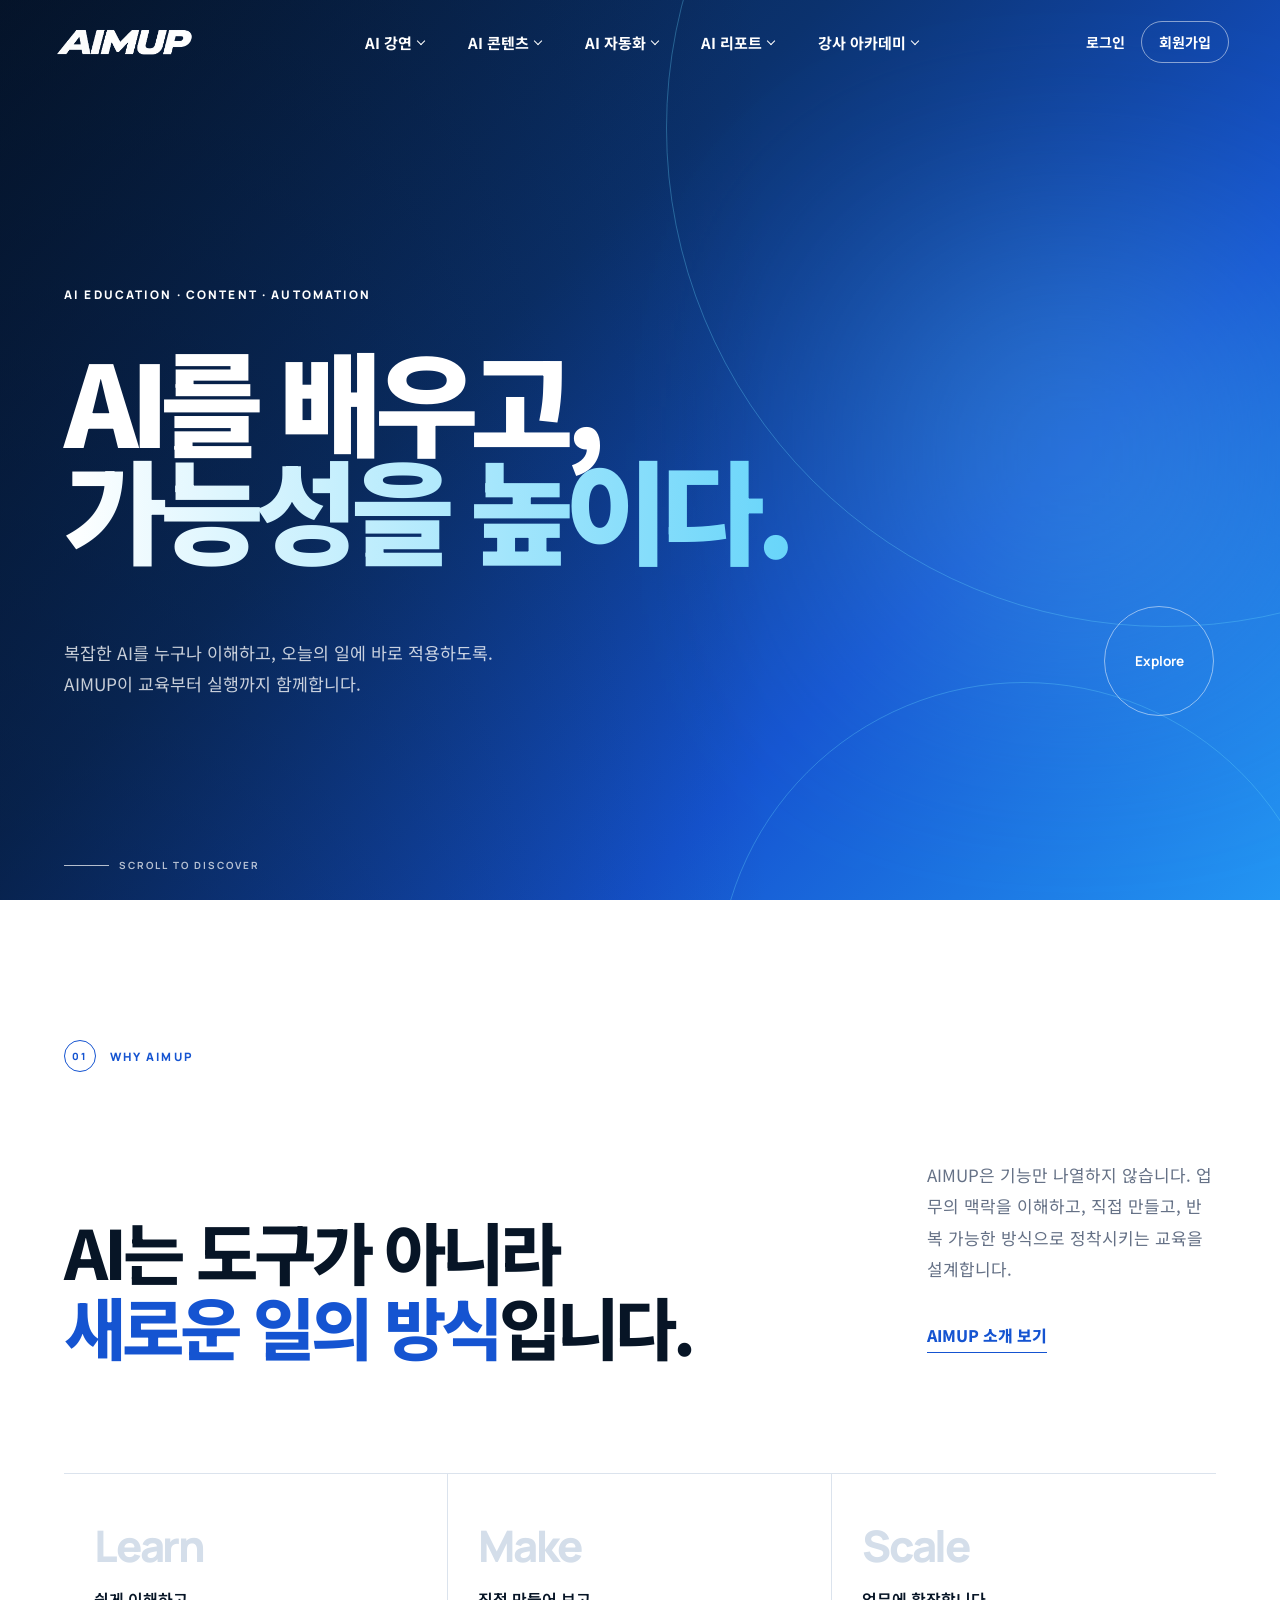
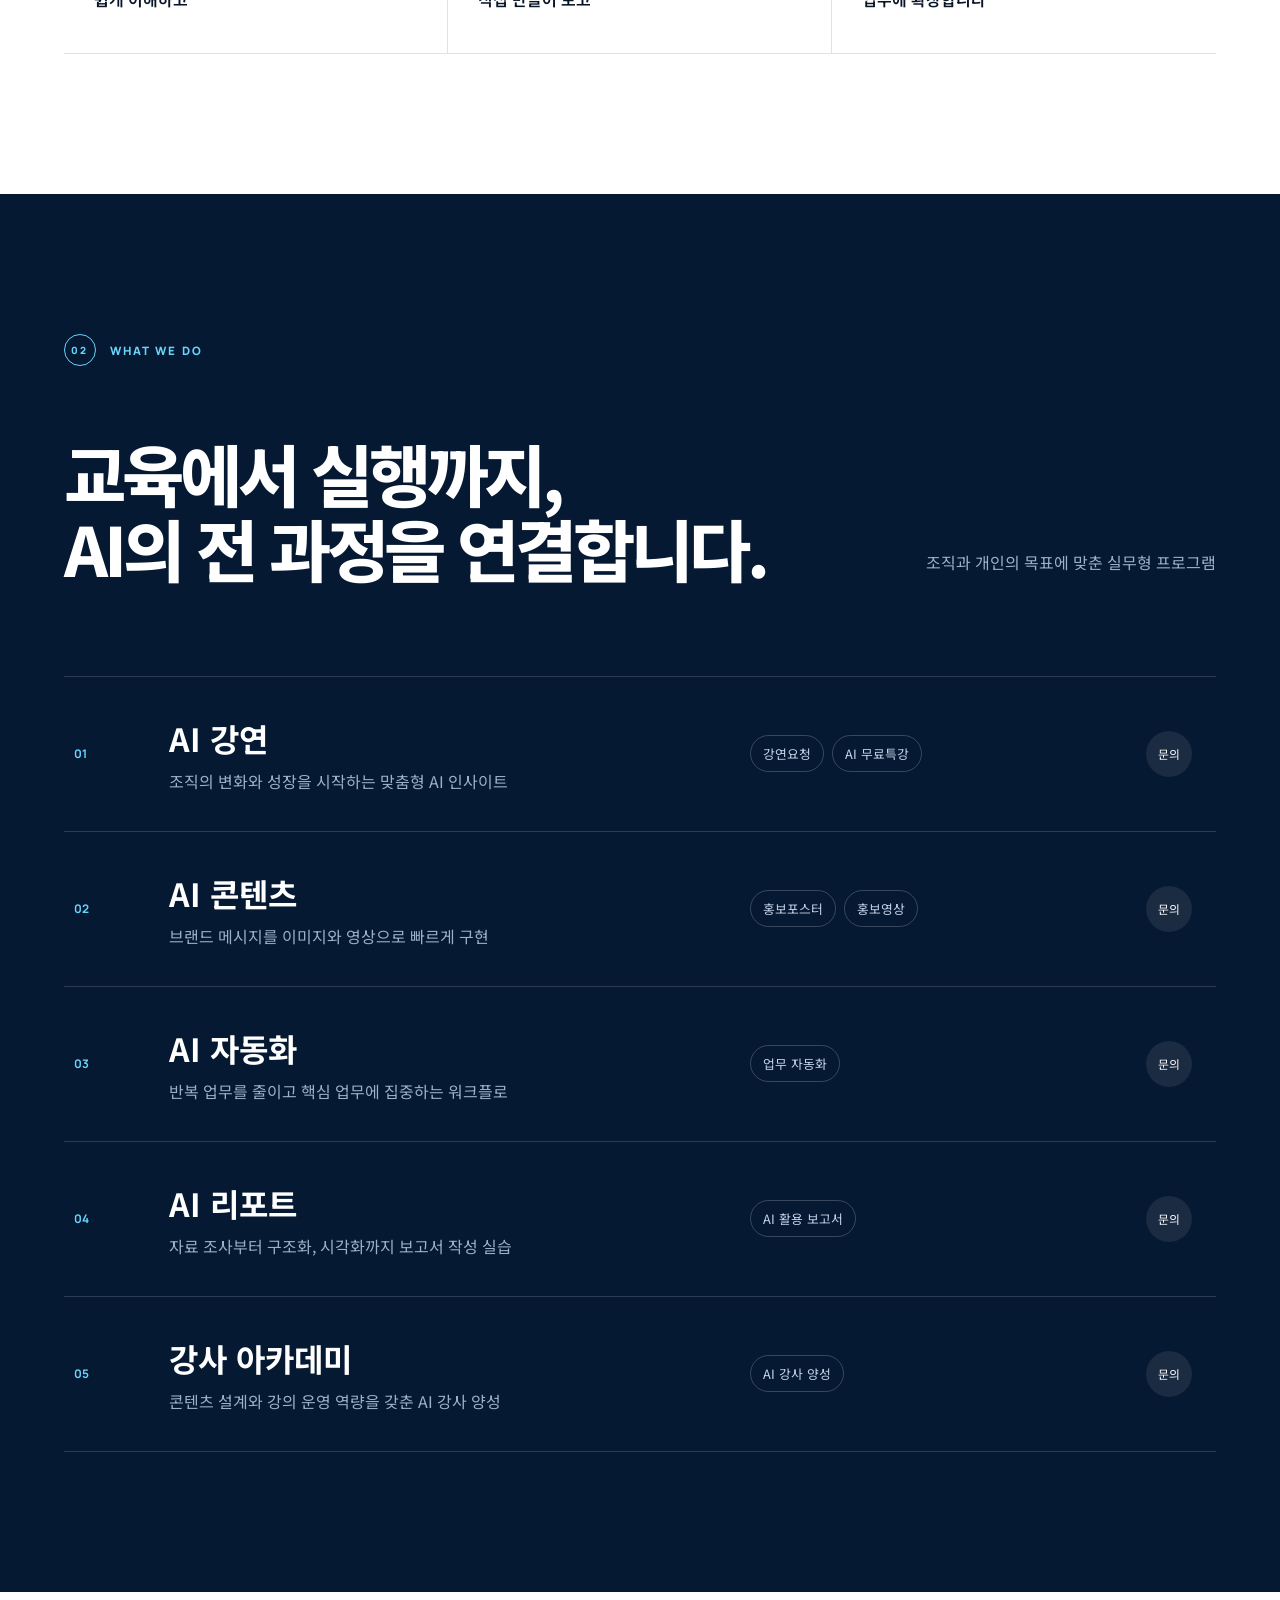
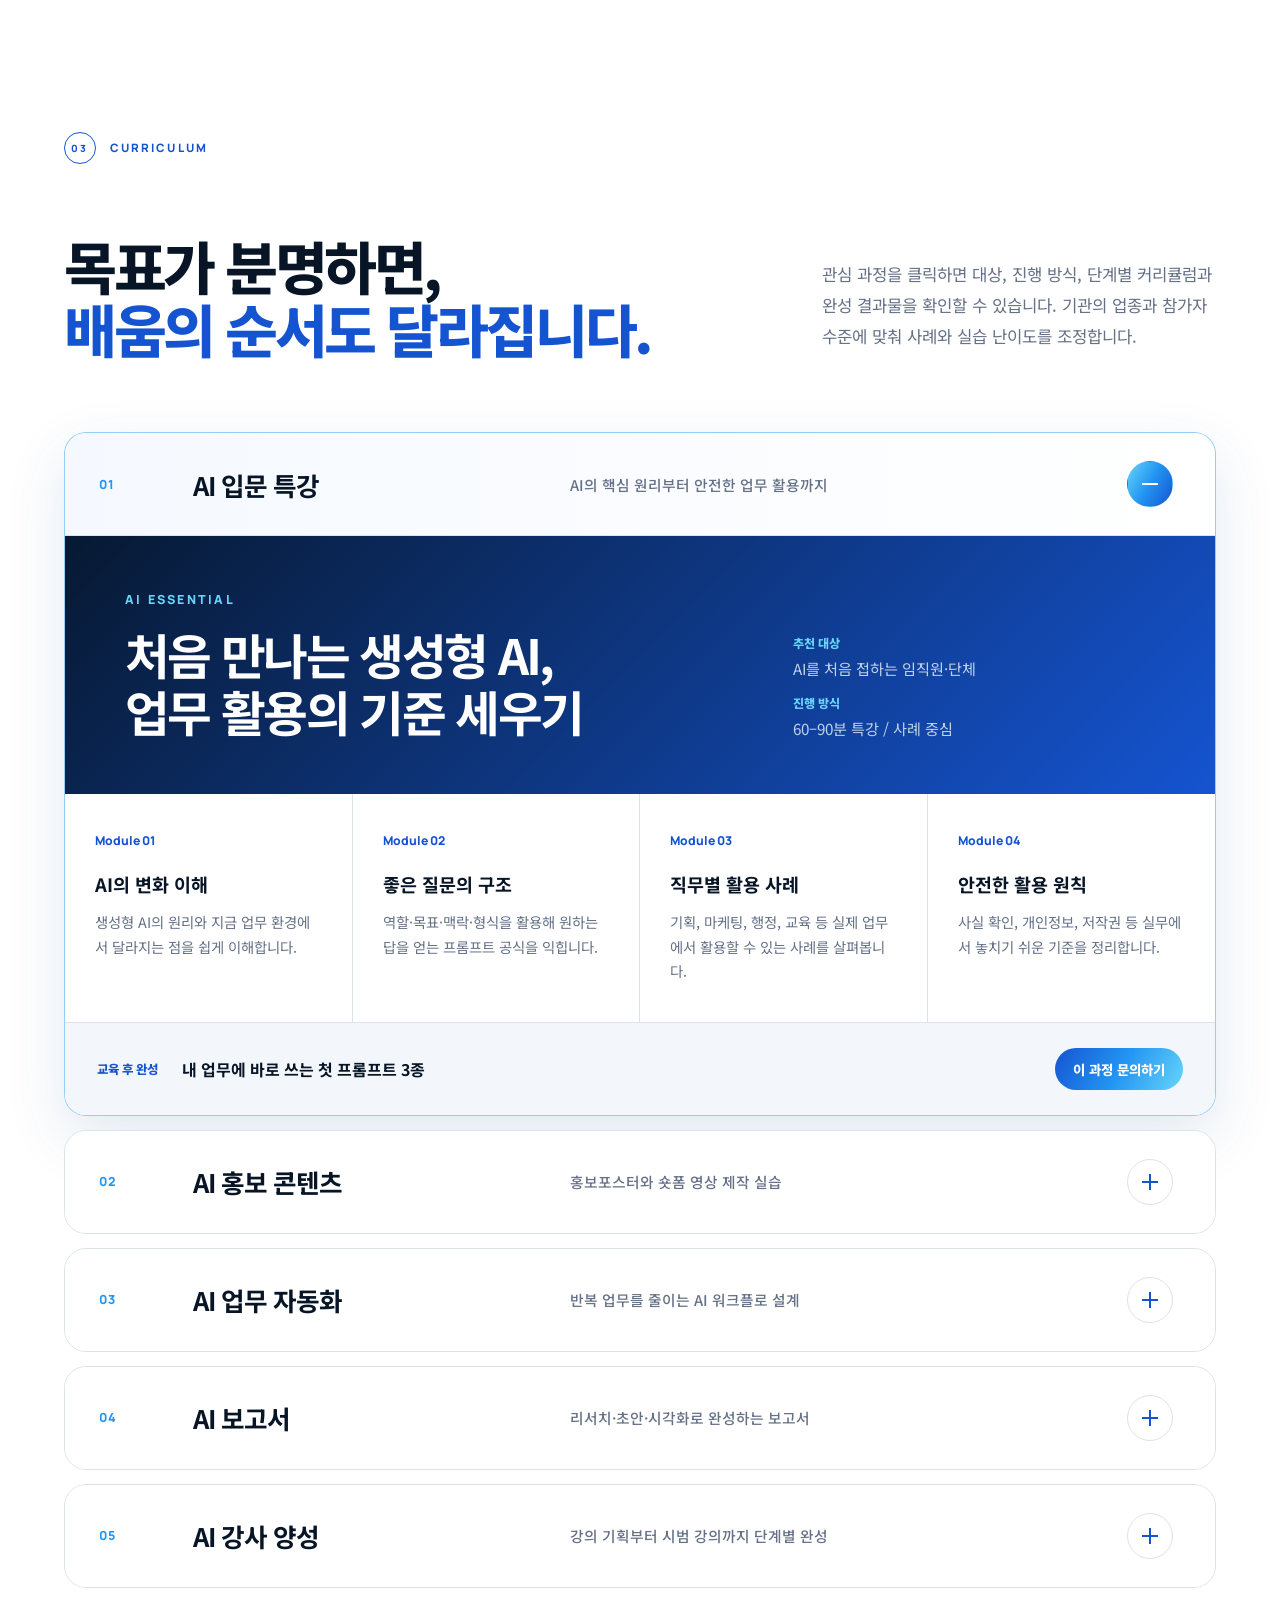
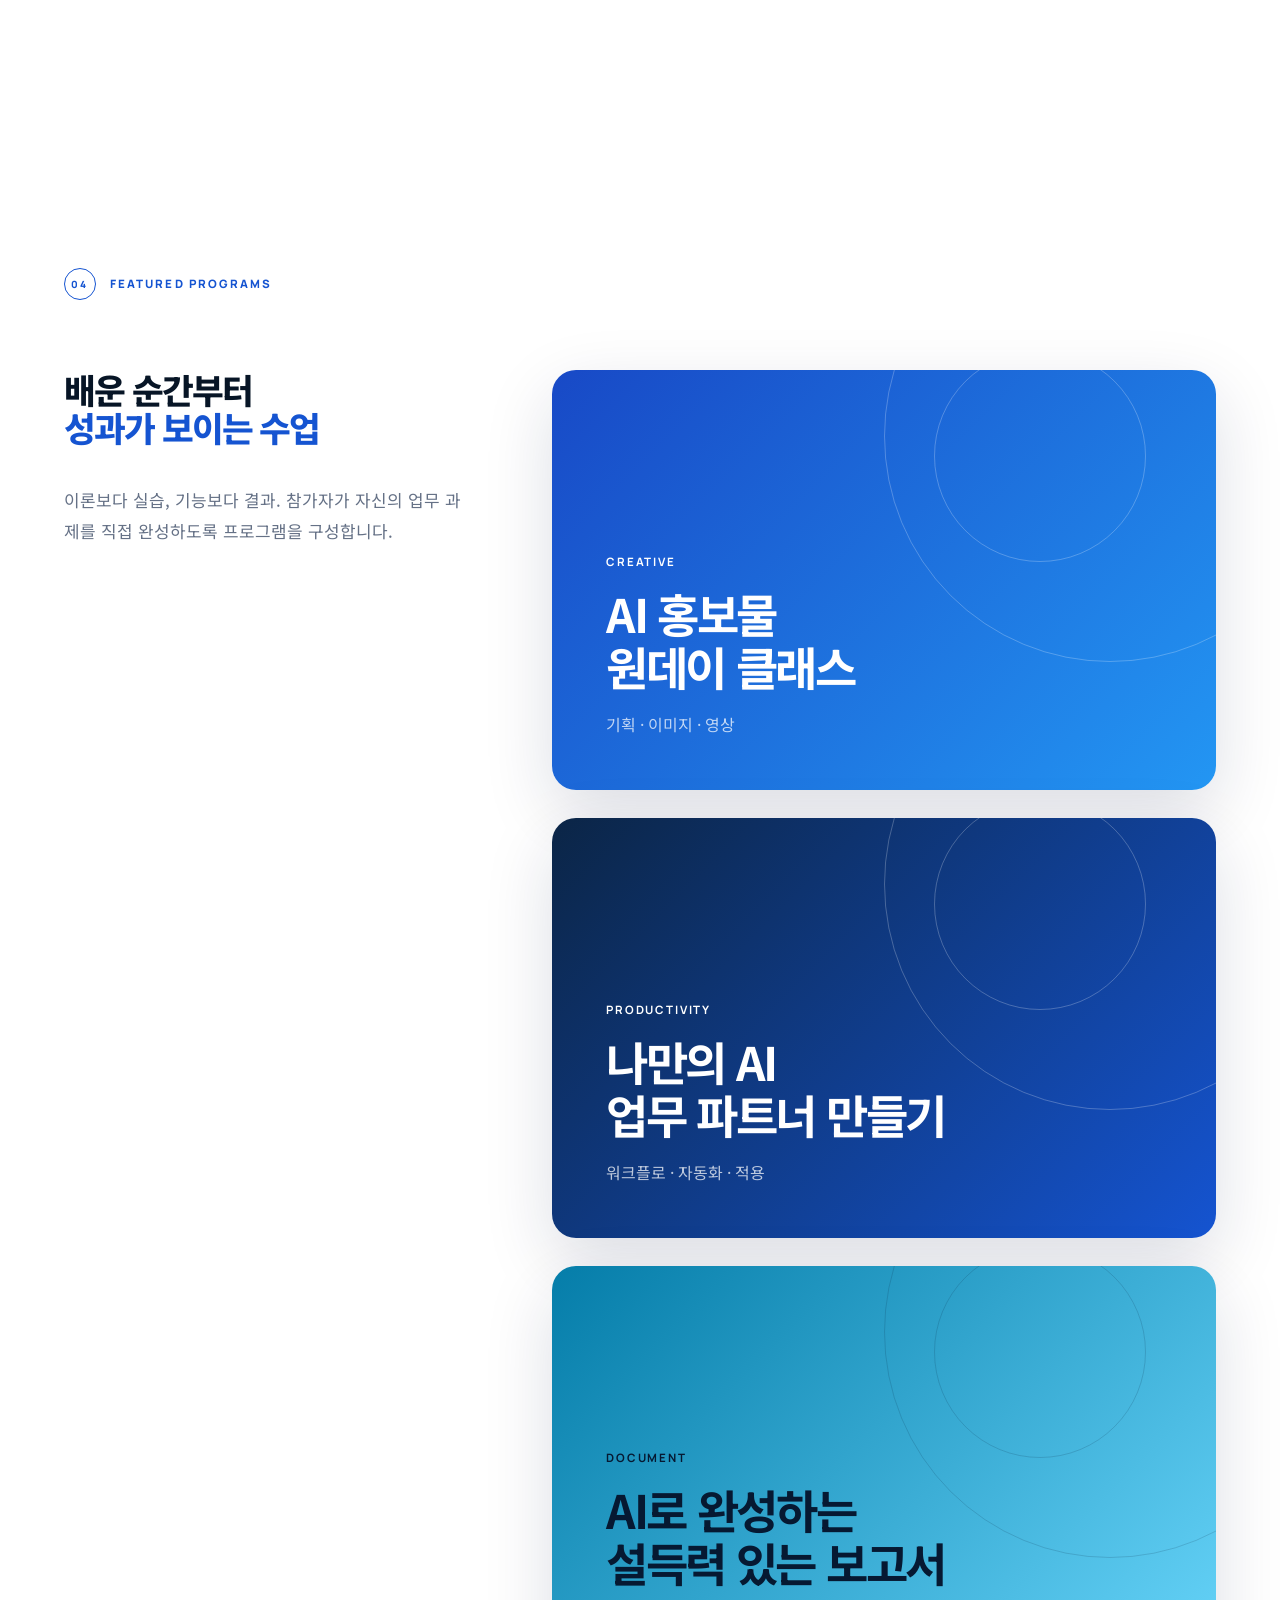
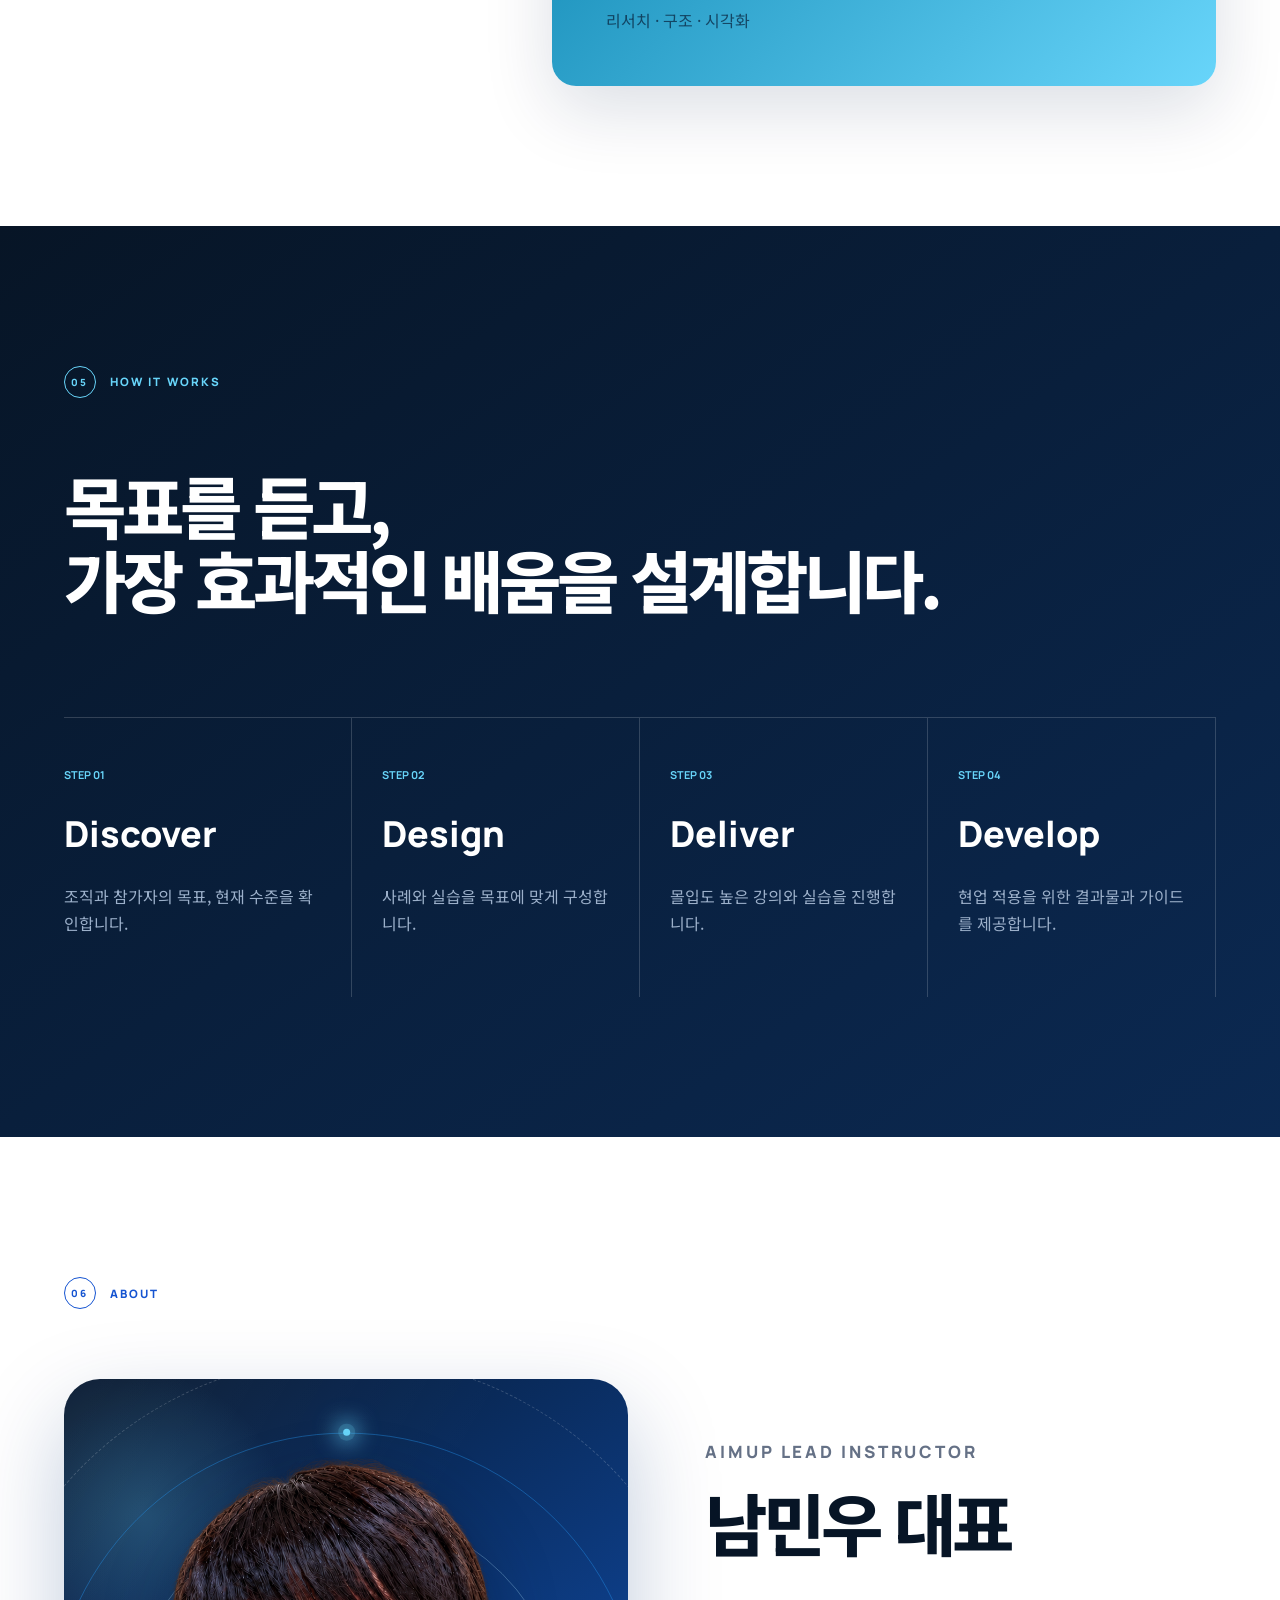
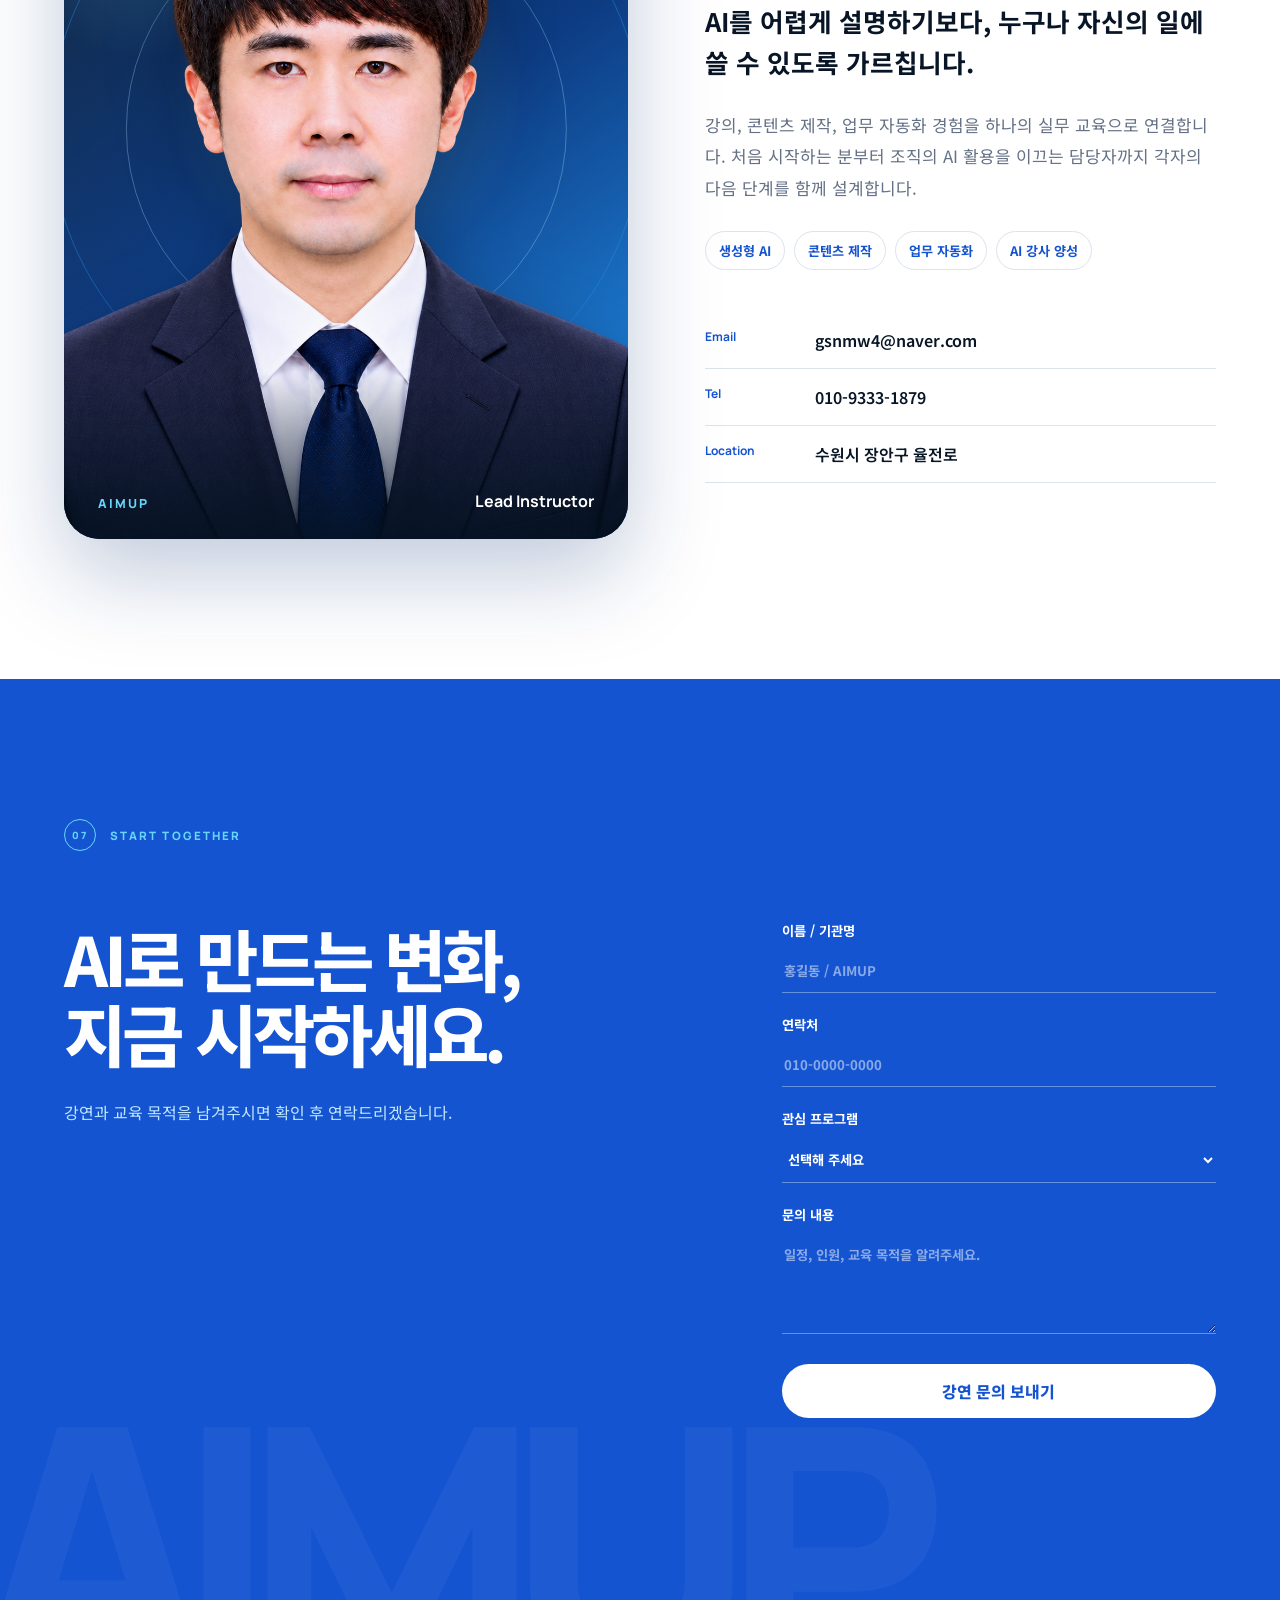
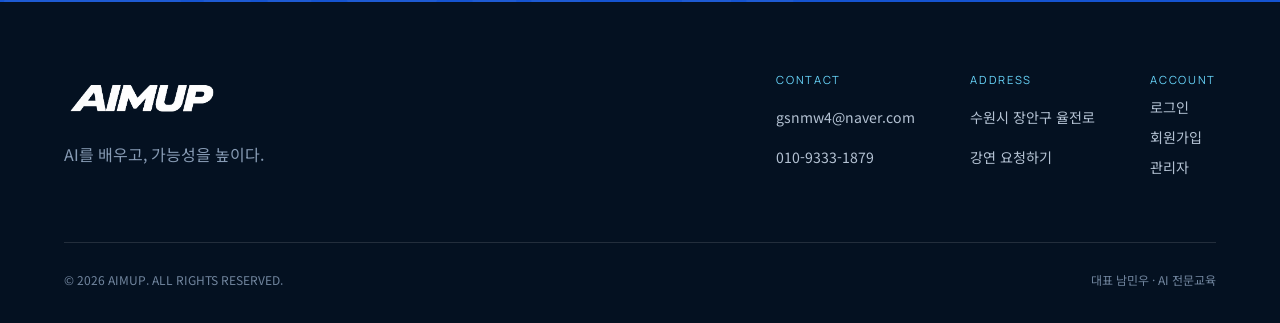
==== commit 2676eb01: "Keep featured title on two clean lines" ====
--- a/index.html
+++ b/index.html
@@ -9,7 +9,7 @@
   <link rel="preconnect" href="https://fonts.googleapis.com">
   <link rel="preconnect" href="https://fonts.gstatic.com" crossorigin>
   <link href="https://fonts.googleapis.com/css2?family=Manrope:wght@500;600;700;800&family=Noto+Sans+KR:wght@400;500;600;700;800;900&display=swap" rel="stylesheet">
-  <link rel="stylesheet" href="styles.css">
+  <link rel="stylesheet" href="styles.css?v=20261123-2">
 </head>
 <body data-page="home">
   <div data-site-header></div>
--- a/styles.css
+++ b/styles.css
@@ -6,7 +6,7 @@
 .services{background:var(--navy);color:#fff}.services-head{display:flex;justify-content:space-between;align-items:flex-end;margin-bottom:90px}.services-head p{color:#9cb0ca;margin:0 0 12px}.service-row{display:grid;grid-template-columns:70px 1.2fr .8fr 60px;gap:25px;align-items:center;padding:38px 10px;border-top:1px solid rgba(255,255,255,.15);transition:.25s}.service-row:last-child{border-bottom:1px solid rgba(255,255,255,.15)}.service-row:hover{padding-left:28px;background:linear-gradient(90deg,rgba(35,150,243,.14),transparent)}.service-no{font:700 .74rem Manrope;color:var(--cyan)}.service-row h3{font-size:clamp(1.55rem,2.5vw,2.6rem);margin:0 0 8px}.service-row p{color:#9cb0ca;margin:0}.service-tags{display:flex;gap:8px;flex-wrap:wrap}.service-tags span{border:1px solid rgba(255,255,255,.2);border-radius:999px;padding:8px 12px;color:#c4d4e8;font-size:.8rem}.service-row>a{width:46px;height:46px;border-radius:50%;background:rgba(255,255,255,.08);font-size:.74rem;display:grid;place-items:center}.service-row:hover>a{background:var(--azure)}
 .curriculum{max-width:1700px;margin:auto}.curriculum-head{display:grid;grid-template-columns:1.25fr .75fr;gap:8vw;align-items:end}.curriculum-head .display-title{font-size:clamp(2.6rem,4.5vw,5rem)}.curriculum-head>p{color:var(--muted);font-size:1.05rem;line-height:1.85;margin:0 0 8px}.course-tabs{display:flex;gap:10px;overflow-x:auto;margin:75px 0 24px;padding-bottom:8px;scrollbar-width:thin}.course-tab{flex:0 0 auto;border:1px solid var(--line);border-radius:999px;background:#fff;color:var(--muted);padding:13px 20px;font-size:.9rem;font-weight:700;transition:.25s}.course-tab:hover{border-color:var(--azure);color:var(--cobalt)}.course-tab.active{background:var(--ink);border-color:var(--ink);color:#fff}.course-panels{border:1px solid var(--line);border-radius:28px;overflow:hidden;box-shadow:var(--shadow)}.course-panel{background:#fff}.course-panel[hidden]{display:none}.course-summary{display:grid;grid-template-columns:1.25fr .75fr;gap:5vw;align-items:end;padding:55px 60px;background:linear-gradient(135deg,#071932,#1554d1);color:#fff}.course-code{font:800 .78rem Manrope;letter-spacing:.18em;color:var(--cyan);margin:0 0 18px}.course-summary h3{font-size:clamp(2rem,3.8vw,4.2rem);line-height:1.16;letter-spacing:-.055em;margin:0}.course-meta{display:grid;gap:15px}.course-meta p{margin:0;color:#c1d2e6;font-size:.95rem}.course-meta span{display:block;margin-bottom:5px;color:var(--cyan);font-size:.76rem;font-weight:800}.course-modules{display:grid;grid-template-columns:repeat(4,1fr)}.course-modules>div{padding:38px 30px;border-right:1px solid var(--line);min-height:220px}.course-modules>div:last-child{border:0}.course-modules b{display:block;color:var(--cobalt);font:800 .76rem Manrope;margin-bottom:22px}.course-modules strong{display:block;font-size:1.15rem;margin-bottom:13px}.course-modules p{color:var(--muted);font-size:.9rem;line-height:1.7;margin:0}.course-result{display:grid;grid-template-columns:auto 1fr auto;gap:24px;align-items:center;padding:25px 32px;background:var(--soft);border-top:1px solid var(--line)}.course-result span{color:var(--cobalt);font-size:.78rem;font-weight:800}.course-result strong{font-size:1rem}.course-result a{border-radius:999px;background:var(--grad);color:#fff;padding:11px 18px;font-size:.84rem;font-weight:800}
 .course-panels.course-accordion-list{display:grid;gap:14px;margin-top:72px;border:0;border-radius:0;overflow:visible;box-shadow:none;background:transparent}.course-accordion-item{overflow:hidden;border:1px solid var(--line);border-radius:22px;background:#fff;transition:border-color .3s,box-shadow .3s}.course-accordion-item:hover{border-color:#b8c9df}.course-accordion-item.active{border-color:rgba(35,150,243,.48);box-shadow:0 22px 60px rgba(15,70,150,.12)}.course-accordion-trigger{width:100%;display:grid;grid-template-columns:70px 1fr 54px;align-items:center;gap:24px;padding:28px 34px;border:0;background:#fff;color:var(--ink);text-align:left}.course-accordion-trigger:hover{background:#f8fbff}.course-accordion-item.active .course-accordion-trigger{background:linear-gradient(90deg,#f5f9ff,#fff)}.accordion-index{font:800 .78rem Manrope;letter-spacing:.08em;color:var(--azure)}.accordion-title{display:grid;grid-template-columns:minmax(220px,.65fr) 1fr;align-items:center;gap:30px}.accordion-title strong{font-size:clamp(1.35rem,2vw,2.15rem);letter-spacing:-.04em}.accordion-title small{color:var(--muted);font-size:.92rem;font-weight:500}.accordion-mark{position:relative;width:46px;height:46px;border:1px solid var(--line);border-radius:50%;transition:.3s}.accordion-mark::before,.accordion-mark::after{content:"";position:absolute;left:50%;top:50%;width:16px;height:2px;background:var(--cobalt);translate:-50% -50%;transition:.3s}.accordion-mark::after{transform:rotate(90deg)}.course-accordion-item.active .accordion-mark{background:var(--grad);border-color:transparent;transform:rotate(180deg)}.course-accordion-item.active .accordion-mark::before,.course-accordion-item.active .accordion-mark::after{background:#fff}.course-accordion-item.active .accordion-mark::after{transform:rotate(0);opacity:0}.course-accordion-item .course-panel{border-top:1px solid var(--line);animation:accordion-open .42s cubic-bezier(.2,.75,.25,1)}.course-accordion-item .course-summary{border-radius:0}.course-accordion-item .course-result{border-radius:0}@keyframes accordion-open{from{opacity:0;transform:translateY(-12px)}to{opacity:1;transform:none}}
-.showcase{max-width:1700px;margin:auto}.showcase-grid{display:grid;grid-template-columns:.75fr 1.25fr;gap:7vw}.showcase-copy{position:sticky;top:140px;align-self:start}.showcase-copy>p{max-width:500px;margin-top:38px}.program-stack{display:grid;gap:28px}.program-card{min-height:420px;border-radius:var(--radius);padding:54px;display:flex;flex-direction:column;justify-content:flex-end;color:#fff;position:relative;overflow:hidden;box-shadow:var(--shadow)}.program-card::before,.program-card::after{content:"";position:absolute;border:1px solid rgba(255,255,255,.24);border-radius:50%}.program-card::before{width:450px;height:450px;right:-120px;top:-160px}.program-card::after{width:210px;height:210px;right:70px;top:-20px}.program-card>*{position:relative;z-index:2}.program-card>span{font:700 .72rem Manrope;letter-spacing:.16em}.program-card h3{font-size:clamp(2rem,3.6vw,4.2rem);line-height:1.16;letter-spacing:-.05em;margin:18px 0}.program-card p{margin:0;color:rgba(255,255,255,.72)}.poster-card{background:linear-gradient(135deg,#1849c6,#2396f3)}.automation-card{background:linear-gradient(135deg,#0b2546,#1554d1)}.report-card{background:linear-gradient(135deg,#057da9,#68d5fa);color:#061932}.report-card p{color:rgba(6,25,50,.68)}.report-card::before,.report-card::after{border-color:rgba(6,25,50,.15)}
+.showcase{max-width:1700px;margin:auto}.showcase-grid{display:grid;grid-template-columns:.75fr 1.25fr;gap:7vw}.showcase-copy{position:sticky;top:140px;align-self:start}.showcase-copy .display-title{font-size:clamp(2.1rem,2.7vw,3.6rem);white-space:nowrap}.showcase-copy>p{max-width:500px;margin-top:38px}.program-stack{display:grid;gap:28px}.program-card{min-height:420px;border-radius:var(--radius);padding:54px;display:flex;flex-direction:column;justify-content:flex-end;color:#fff;position:relative;overflow:hidden;box-shadow:var(--shadow)}.program-card::before,.program-card::after{content:"";position:absolute;border:1px solid rgba(255,255,255,.24);border-radius:50%}.program-card::before{width:450px;height:450px;right:-120px;top:-160px}.program-card::after{width:210px;height:210px;right:70px;top:-20px}.program-card>*{position:relative;z-index:2}.program-card>span{font:700 .72rem Manrope;letter-spacing:.16em}.program-card h3{font-size:clamp(2rem,3.6vw,4.2rem);line-height:1.16;letter-spacing:-.05em;margin:18px 0}.program-card p{margin:0;color:rgba(255,255,255,.72)}.poster-card{background:linear-gradient(135deg,#1849c6,#2396f3)}.automation-card{background:linear-gradient(135deg,#0b2546,#1554d1)}.report-card{background:linear-gradient(135deg,#057da9,#68d5fa);color:#061932}.report-card p{color:rgba(6,25,50,.68)}.report-card::before,.report-card::after{border-color:rgba(6,25,50,.15)}
 .process{background:linear-gradient(145deg,#071526,#0b2952);color:#fff}.process>.display-title{max-width:1100px}.process-list{list-style:none;margin:100px 0 0;padding:0;display:grid;grid-template-columns:repeat(4,1fr);border-top:1px solid rgba(255,255,255,.17)}.process-list li{padding:42px 30px 60px;border-right:1px solid rgba(255,255,255,.17)}.process-list li:first-child{padding-left:0}.process-list span{font:700 .68rem Manrope;color:var(--cyan)}.process-list strong{display:block;font:800 clamp(1.8rem,2.8vw,3.2rem) Manrope;margin:25px 0}.process-list p{color:#9cb0ca;line-height:1.7;margin:0}
 .about{max-width:1700px;margin:auto;overflow:hidden}.about-grid{display:grid;grid-template-columns:1.05fr .95fr;gap:6vw;align-items:center}.profile-stage{position:relative;margin:0;min-height:760px;border-radius:36px;overflow:hidden;isolation:isolate;background:radial-gradient(circle at 50% 42%,rgba(104,213,250,.38),transparent 34%),linear-gradient(145deg,#061932 4%,#0d3c83 52%,#2396f3 100%);box-shadow:0 35px 90px rgba(7,48,115,.25)}.profile-stage::before{content:"";position:absolute;z-index:-1;inset:0;background:linear-gradient(120deg,rgba(255,255,255,.05),transparent 45%),radial-gradient(circle at 14% 18%,rgba(104,213,250,.22),transparent 18%)}.profile-stage::after{content:"";position:absolute;z-index:3;left:0;right:0;bottom:0;height:22%;background:linear-gradient(transparent,rgba(4,17,33,.88))}.profile-stage>img{position:absolute;z-index:2;left:50%;bottom:-2px;transform:translateX(-50%);width:min(112%,850px);max-width:none;height:96%;object-fit:contain;object-position:center bottom;filter:drop-shadow(0 28px 34px rgba(2,13,34,.38))}.profile-orbits{position:absolute;z-index:1;inset:0}.profile-orbit{position:absolute;left:50%;top:46%;translate:-50% -50%;border:1px solid rgba(178,230,255,.31);border-radius:50%;animation:orbit-spin 15s linear infinite}.profile-orbit i{position:absolute;left:50%;top:-5px;width:10px;height:10px;translate:-50% 0;border-radius:50%;background:#fff;box-shadow:0 0 0 5px rgba(104,213,250,.18),0 0 22px 7px rgba(104,213,250,.8)}.profile-orbit-a{width:78%;aspect-ratio:1}.profile-orbit-b{width:105%;aspect-ratio:1;animation-duration:23s;animation-direction:reverse;border-color:rgba(35,150,243,.4)}.profile-orbit-b i{width:7px;height:7px;background:var(--cyan)}.profile-orbit-c{width:132%;aspect-ratio:1;animation-duration:31s;border-style:dashed;border-color:rgba(255,255,255,.18)}.profile-orbit-c i{width:6px;height:6px;box-shadow:0 0 16px 5px rgba(255,255,255,.55)}.profile-flow{position:absolute;left:50%;top:46%;translate:-50% -50%;width:92%;aspect-ratio:1;border-radius:50%;background:conic-gradient(from 20deg,transparent 0 48%,rgba(104,213,250,.85) 51%,transparent 55% 100%);-webkit-mask:radial-gradient(farthest-side,transparent calc(100% - 2px),#000 0);mask:radial-gradient(farthest-side,transparent calc(100% - 2px),#000 0);animation:orbit-spin 9s linear infinite;filter:drop-shadow(0 0 8px rgba(104,213,250,.75))}.profile-stage figcaption{position:absolute;z-index:4;left:34px;right:34px;bottom:27px;color:#fff;display:flex;justify-content:space-between;align-items:end}.profile-stage figcaption span{font:800 .78rem Manrope;letter-spacing:.17em;color:var(--cyan)}.profile-stage figcaption strong{font:700 1rem Manrope}.about-label{color:var(--cobalt);font:800 .78rem Manrope;letter-spacing:.17em}.about-copy .display-title{margin:16px 0 42px}.about-lead{font-size:clamp(1.3rem,2vw,2rem)!important;color:var(--ink)!important;font-weight:700;line-height:1.6!important}.expertise-tags{display:flex;flex-wrap:wrap;gap:9px;margin-top:28px}.expertise-tags span{padding:9px 13px;border:1px solid var(--line);border-radius:999px;color:var(--cobalt);font-size:.82rem;font-weight:700}.contact-list{margin-top:42px}.contact-list>div{display:grid;grid-template-columns:110px 1fr;padding:16px 0;border-bottom:1px solid var(--line)}.contact-list dt{font:700 .75rem Manrope;color:var(--cobalt)}.contact-list dd{margin:0;font-weight:600}@keyframes orbit-spin{to{transform:rotate(1turn)}}
 .contact-section{background:var(--cobalt);position:relative;overflow:hidden;color:#fff}.contact-bg-text{position:absolute;bottom:-9vw;left:-2vw;font:900 27vw/1 Manrope;color:rgba(255,255,255,.04);letter-spacing:-.1em}.contact-inner{position:relative;z-index:2}.contact-grid{display:grid;grid-template-columns:1fr .72fr;gap:9vw}.contact-grid>div>p{color:#bfe7ff;margin-top:30px}.inquiry-form{display:grid;gap:22px}.inquiry-form label,.auth-panel label{display:grid;gap:9px;font-size:.83rem;font-weight:700}.inquiry-form input,.inquiry-form textarea,.inquiry-form select{width:100%;border:0;border-bottom:1px solid rgba(255,255,255,.35);background:transparent;color:#fff;padding:12px 2px;outline:none}.inquiry-form select option{color:var(--ink)}.inquiry-form input::placeholder,.inquiry-form textarea::placeholder{color:rgba(255,255,255,.5)}.inquiry-form input:focus,.inquiry-form textarea:focus,.inquiry-form select:focus{border-color:#fff}.button{border:0;border-radius:999px;padding:15px 24px;font-weight:800;display:inline-flex;justify-content:center;align-items:center;transition:.25s}.button-light{background:#fff;color:var(--cobalt);margin-top:8px}.button-light:hover{background:var(--cyan);color:var(--navy)}.button-primary{background:var(--grad);color:#fff;box-shadow:0 14px 30px rgba(21,84,209,.22)}.button-primary:hover{transform:translateY(-2px);box-shadow:0 18px 38px rgba(21,84,209,.34)}.button-ghost{border:1px solid var(--line);background:#fff}.form-status{min-height:22px;margin:0;font-size:.84rem}.form-status.error{color:#ff9c9c}.auth-panel .form-status.error{color:#d62828}
@@ -17,6 +17,6 @@
 /* Dashboard */
 .dashboard-page{background:#f2f6fa}.dashboard-page>.site-header{display:none}.dashboard-shell{min-height:100vh;display:grid;grid-template-columns:270px 1fr}.dash-sidebar{background:#07192f;color:#fff;padding:40px 28px;position:fixed;width:270px;inset:0 auto 0 0;display:flex;flex-direction:column}.dash-brand{display:block;width:145px;margin:0 12px 65px}.dash-brand img{filter:brightness(0) invert(1)}.dash-sidebar nav{display:grid;gap:7px}.dash-sidebar nav a{padding:13px 16px;border-radius:10px;color:#8298b2;font-weight:600}.dash-sidebar nav a:hover,.dash-sidebar nav a.active{background:rgba(35,150,243,.14);color:#fff}.dash-sidebar button{margin-top:auto;background:transparent;color:#7890ab;border:0;text-align:left;padding:12px 16px}.dash-main{grid-column:2;padding:55px 5vw 100px;max-width:1500px;width:100%}.dash-top{display:flex;justify-content:space-between;align-items:center;margin-bottom:45px}.dash-top h1{font-size:2.3rem;letter-spacing:-.05em;margin:8px 0}.overline{color:var(--cobalt);margin:0}.dash-stats{display:grid;grid-template-columns:repeat(3,1fr);gap:18px;margin-bottom:26px}.dash-stats article,.dash-card{background:#fff;border:1px solid #e5ebf2;border-radius:18px;padding:28px;box-shadow:0 10px 35px rgba(13,39,74,.04)}.dash-stats article{display:grid;grid-template-columns:1fr auto;align-items:end}.dash-stats span{color:var(--muted);font-size:.9rem;grid-column:1/-1}.dash-stats strong{font:800 3rem Manrope;letter-spacing:-.06em}.dash-stats small{color:var(--muted);padding-bottom:7px}.dash-card{margin-bottom:25px}.dash-card-head{display:flex;justify-content:space-between;align-items:center;margin-bottom:28px}.dash-card h2{font-size:1.35rem;margin:7px 0}.dash-card-head>a{color:var(--cobalt);font-weight:700;font-size:.85rem}.course-list{display:grid;gap:12px}.course-list article{display:grid;grid-template-columns:65px 1fr auto;gap:20px;align-items:center;padding:18px;border:1px solid var(--line);border-radius:14px}.course-icon{width:55px;height:55px;border-radius:14px;background:var(--grad);color:#fff;display:grid;place-items:center;font:800 1.1rem Manrope}.course-icon.second{background:linear-gradient(145deg,#071932,#1554d1)}.course-list span{font-size:.72rem;color:var(--cobalt);font-weight:700}.course-list h3{margin:5px 0 10px;font-size:1rem}.progress{height:5px;background:#e7edf5;border-radius:99px;overflow:hidden}.progress i{display:block;height:100%;background:var(--grad)}.course-list button,.filter-button{border:1px solid var(--line);background:#fff;border-radius:999px;padding:10px 16px;color:var(--cobalt);font-weight:700}.dash-grid{display:grid;grid-template-columns:1fr 1fr;gap:25px}.empty-state{padding:30px 0;color:var(--muted)}.empty-state strong{color:var(--ink)}.admin-badge{font:700 .65rem Manrope;letter-spacing:.17em;color:var(--cyan);margin:-45px 12px 35px}.admin-stats{grid-template-columns:repeat(4,1fr)}.table-wrap{overflow:auto}table{width:100%;border-collapse:collapse;min-width:760px}th,td{text-align:left;padding:15px 12px;border-bottom:1px solid var(--line);font-size:.86rem}th{color:var(--muted);font-size:.73rem}.status-pill{display:inline-block;padding:6px 10px;border-radius:999px;background:#e9f4ff;color:var(--cobalt);font-size:.72rem;font-weight:700}.empty-cell{text-align:center;color:var(--muted);padding:35px}.mini-list{list-style:none;margin:20px 0 0;padding:0}.mini-list li{display:flex;justify-content:space-between;padding:13px 0;border-bottom:1px solid var(--line)}.mini-list b{color:var(--cobalt)}.admin-tip code{background:#edf3fa;border-radius:5px;padding:2px 5px}
 @media(max-width:1100px){.main-nav{display:none}.header-actions{margin-left:auto;margin-right:12px}.menu-toggle{display:block;color:inherit}.site-header.mobile-open{height:100vh;align-items:flex-start;padding-top:24px;background:var(--navy);color:#fff}.site-header.mobile-open .logo img{filter:brightness(0) invert(1)}.site-header.mobile-open .main-nav{display:grid;position:absolute;left:5vw;right:5vw;top:100px;gap:0}.site-header.mobile-open .nav-link{font-size:1.45rem;padding:14px 0}.site-header.mobile-open .dropdown{display:none}.site-header.mobile-open .header-actions{position:absolute;left:5vw;top:480px}.site-header.mobile-open .menu-toggle::before{top:20px;transform:rotate(45deg)}.site-header.mobile-open .menu-toggle::after{top:20px;transform:rotate(-45deg)}.site-header.mobile-open .menu-toggle span{opacity:0}.statement-grid,.showcase-grid,.contact-grid,.curriculum-head,.about-grid{grid-template-columns:1fr}.profile-stage{max-width:760px;width:100%;margin:auto}.course-summary{grid-template-columns:1fr}.course-modules{grid-template-columns:1fr 1fr}.course-modules>div:nth-child(2){border-right:0}.course-modules>div{border-bottom:1px solid var(--line)}.course-modules>div:nth-child(3),.course-modules>div:nth-child(4){border-bottom:0}.showcase-copy{position:static}.program-stack{margin-top:60px}.process-list{grid-template-columns:1fr 1fr}.process-list li{border-bottom:1px solid rgba(255,255,255,.17)}.services-head{display:block}.services-head p{margin-top:25px}.auth-shell{grid-template-columns:.8fr 1.2fr}.auth-intro{padding:6vw}.auth-panel{padding:45px}.dashboard-shell{grid-template-columns:90px 1fr}.dash-sidebar{width:90px;padding:30px 17px}.dash-brand{width:55px;margin:0 auto 50px;overflow:hidden}.dash-brand img{width:145px;max-width:none}.dash-sidebar nav a{font-size:0;padding:14px}.dash-sidebar nav a::before{content:"•";font-size:1.3rem}.dash-sidebar button{font-size:0}.dash-sidebar button::before{content:"OUT";font:700 .65rem Manrope}.dash-main{grid-column:2}.admin-badge{display:none}}
-@media(max-width:720px){.site-header{height:68px;padding:0 20px}.site-header .logo{width:120px}.site-header.mobile-open{background:#041121}.header-actions{display:none}.hero{min-height:680px}.hero-inner{padding:120px 24px 90px;justify-content:center}.hero-title{font-size:clamp(2.9rem,13vw,4.5rem);margin:25px 0}.hero-bottom{display:block}.hero-bottom p br{display:none}.circle-link{width:78px;height:78px;margin-top:25px}.scroll-cue{display:none}.section-pad{padding:90px 24px}.section-kicker{margin-bottom:45px}.display-title{font-size:clamp(2.35rem,11vw,3.6rem)}.statement-grid,.about-grid{grid-template-columns:1fr;gap:35px}.impact-strip{grid-template-columns:1fr;margin-top:65px}.impact-strip>div{border-right:0;border-bottom:1px solid var(--line);padding:25px 5px}.service-row{grid-template-columns:38px 1fr 45px;padding:27px 0}.service-row .service-tags{grid-column:2/4}.service-row p{font-size:.85rem}.course-tabs{margin-top:50px}.course-summary{padding:34px 26px}.course-modules{grid-template-columns:1fr}.course-modules>div{min-height:0;padding:28px 25px;border-right:0;border-bottom:1px solid var(--line)!important}.course-modules>div:last-child{border-bottom:0!important}.course-result{grid-template-columns:1fr;gap:9px;padding:25px}.course-result a{text-align:center;margin-top:10px}.program-card{min-height:340px;padding:32px}.process-list{grid-template-columns:1fr;margin-top:60px}.process-list li{padding:30px 0;border-right:0}.profile-stage{min-height:590px;border-radius:28px}.profile-stage>img{width:125%;height:94%}.profile-stage figcaption{left:22px;right:22px;bottom:20px}.about-copy .display-title{margin-bottom:30px}.contact-list>div{grid-template-columns:90px 1fr}.footer-top,.footer-bottom{display:block}.footer-links{display:grid;grid-template-columns:1fr 1fr;margin-top:45px}.footer-bottom span{display:block;margin-top:10px}.auth-shell{display:block}.auth-intro{min-height:310px;padding:100px 28px 45px}.auth-intro h1{font-size:2.8rem}.auth-panel{padding:40px 25px}.auth-logo{margin-bottom:45px}.dashboard-shell{display:block}.dash-sidebar{position:static;width:100%;height:68px;padding:0 20px;display:flex;flex-direction:row;align-items:center}.dash-brand{width:105px;height:auto;margin:0}.dash-brand img{width:105px}.dash-sidebar nav,.dash-sidebar .admin-badge{display:none}.dash-sidebar button{margin:0 0 0 auto}.dash-main{padding:35px 18px 70px}.dash-top{align-items:flex-start}.dash-top h1{font-size:1.8rem}.dash-top .button{padding:11px 15px;font-size:.78rem}.dash-stats,.admin-stats{grid-template-columns:1fr 1fr}.dash-stats article{padding:20px}.dash-stats strong{font-size:2.2rem}.dash-card{padding:20px}.course-list article{grid-template-columns:55px 1fr}.course-list button{grid-column:2}.dash-grid{grid-template-columns:1fr}}
+@media(max-width:720px){.site-header{height:68px;padding:0 20px}.site-header .logo{width:120px}.site-header.mobile-open{background:#041121}.header-actions{display:none}.hero{min-height:680px}.hero-inner{padding:120px 24px 90px;justify-content:center}.hero-title{font-size:clamp(2.9rem,13vw,4.5rem);margin:25px 0}.hero-bottom{display:block}.hero-bottom p br{display:none}.circle-link{width:78px;height:78px;margin-top:25px}.scroll-cue{display:none}.section-pad{padding:90px 24px}.section-kicker{margin-bottom:45px}.display-title{font-size:clamp(2.35rem,11vw,3.6rem)}.showcase-copy .display-title{font-size:clamp(1.8rem,7vw,2.6rem)}.statement-grid,.about-grid{grid-template-columns:1fr;gap:35px}.impact-strip{grid-template-columns:1fr;margin-top:65px}.impact-strip>div{border-right:0;border-bottom:1px solid var(--line);padding:25px 5px}.service-row{grid-template-columns:38px 1fr 45px;padding:27px 0}.service-row .service-tags{grid-column:2/4}.service-row p{font-size:.85rem}.course-tabs{margin-top:50px}.course-summary{padding:34px 26px}.course-modules{grid-template-columns:1fr}.course-modules>div{min-height:0;padding:28px 25px;border-right:0;border-bottom:1px solid var(--line)!important}.course-modules>div:last-child{border-bottom:0!important}.course-result{grid-template-columns:1fr;gap:9px;padding:25px}.course-result a{text-align:center;margin-top:10px}.program-card{min-height:340px;padding:32px}.process-list{grid-template-columns:1fr;margin-top:60px}.process-list li{padding:30px 0;border-right:0}.profile-stage{min-height:590px;border-radius:28px}.profile-stage>img{width:125%;height:94%}.profile-stage figcaption{left:22px;right:22px;bottom:20px}.about-copy .display-title{margin-bottom:30px}.contact-list>div{grid-template-columns:90px 1fr}.footer-top,.footer-bottom{display:block}.footer-links{display:grid;grid-template-columns:1fr 1fr;margin-top:45px}.footer-bottom span{display:block;margin-top:10px}.auth-shell{display:block}.auth-intro{min-height:310px;padding:100px 28px 45px}.auth-intro h1{font-size:2.8rem}.auth-panel{padding:40px 25px}.auth-logo{margin-bottom:45px}.dashboard-shell{display:block}.dash-sidebar{position:static;width:100%;height:68px;padding:0 20px;display:flex;flex-direction:row;align-items:center}.dash-brand{width:105px;height:auto;margin:0}.dash-brand img{width:105px}.dash-sidebar nav,.dash-sidebar .admin-badge{display:none}.dash-sidebar button{margin:0 0 0 auto}.dash-main{padding:35px 18px 70px}.dash-top{align-items:flex-start}.dash-top h1{font-size:1.8rem}.dash-top .button{padding:11px 15px;font-size:.78rem}.dash-stats,.admin-stats{grid-template-columns:1fr 1fr}.dash-stats article{padding:20px}.dash-stats strong{font-size:2.2rem}.dash-card{padding:20px}.course-list article{grid-template-columns:55px 1fr}.course-list button{grid-column:2}.dash-grid{grid-template-columns:1fr}}
 @media(max-width:720px){.course-panels.course-accordion-list{margin-top:48px;gap:10px}.course-accordion-item{border-radius:17px}.course-accordion-trigger{grid-template-columns:34px 1fr 40px;gap:12px;padding:21px 17px}.accordion-title{display:block}.accordion-title strong{display:block;font-size:1.22rem}.accordion-title small{display:block;margin-top:6px;font-size:.78rem;line-height:1.5}.accordion-mark{width:38px;height:38px}.course-accordion-item .course-summary{padding:34px 24px}.course-accordion-item .course-summary h3{font-size:clamp(1.8rem,9vw,2.5rem)}}
 @media(prefers-reduced-motion:reduce){html{scroll-behavior:auto}.reveal{opacity:1;transform:none;transition:none}*{animation:none!important;transition:none!important}}
